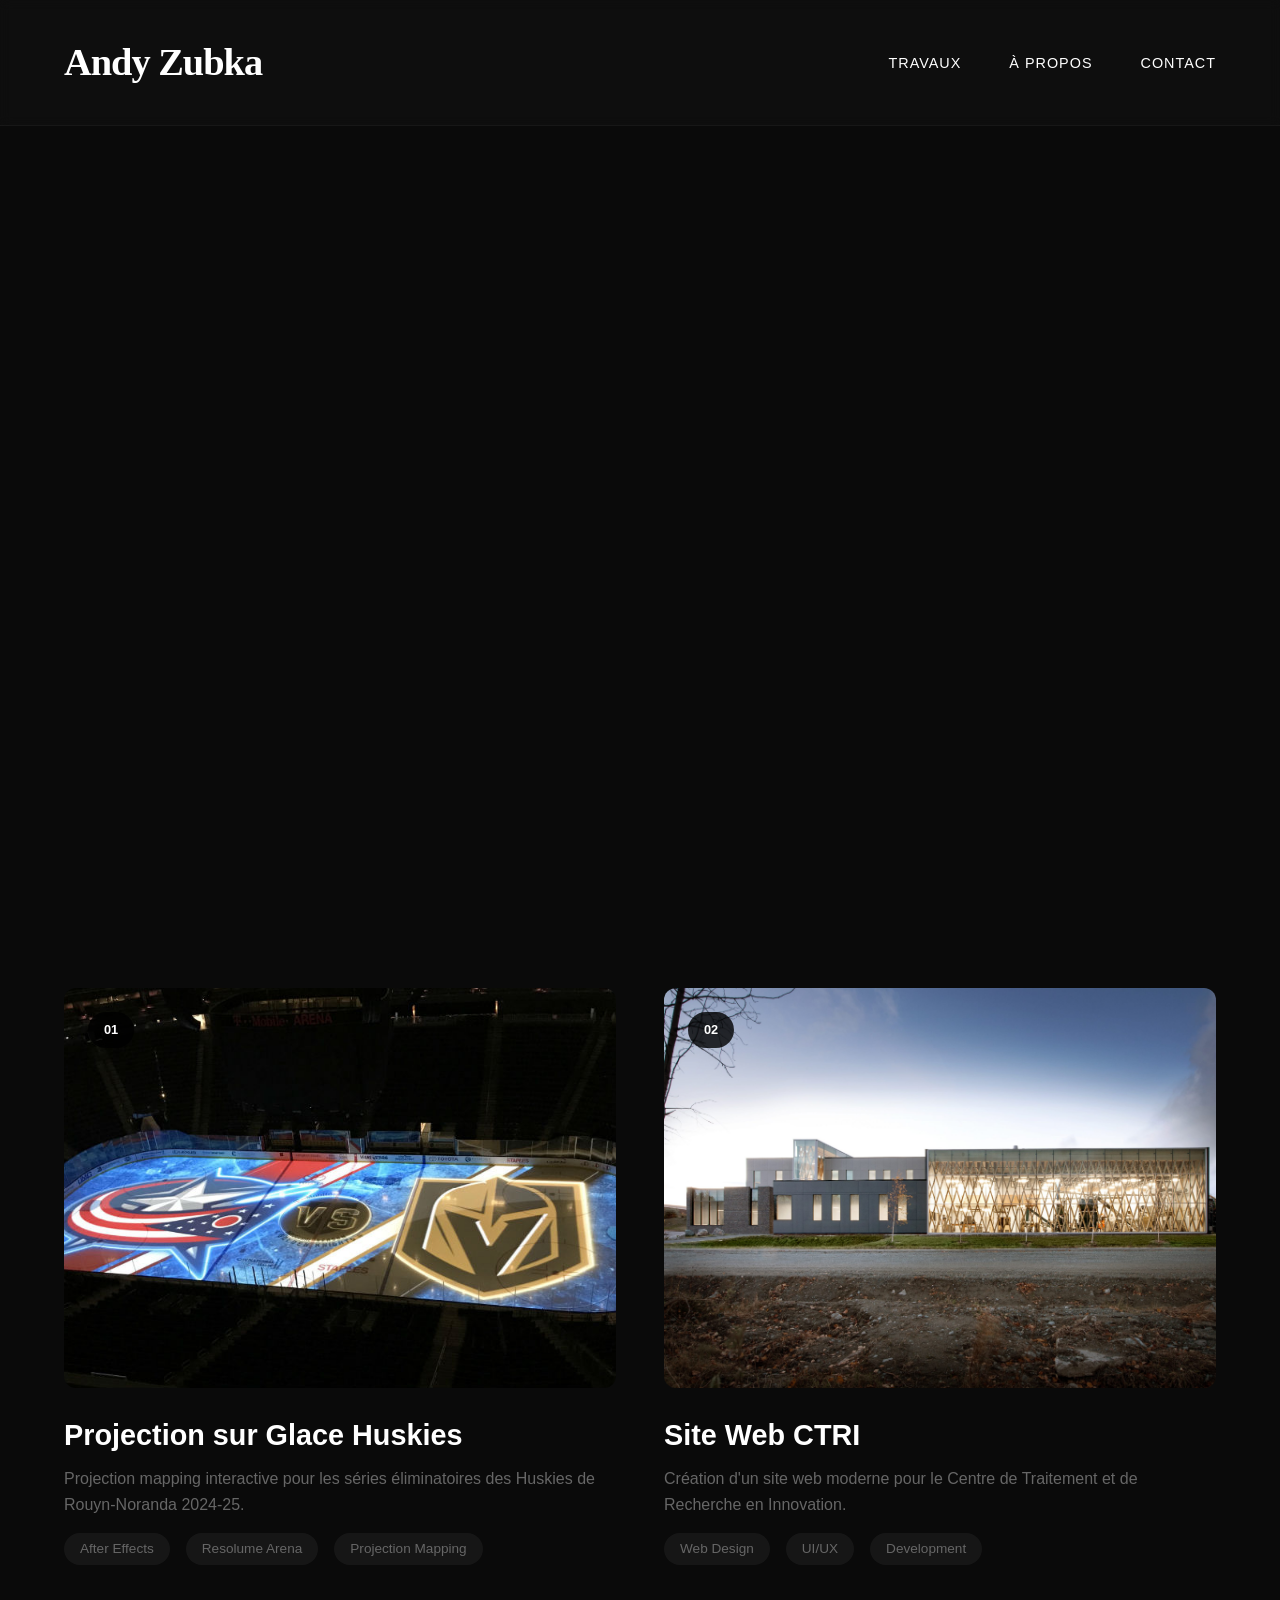
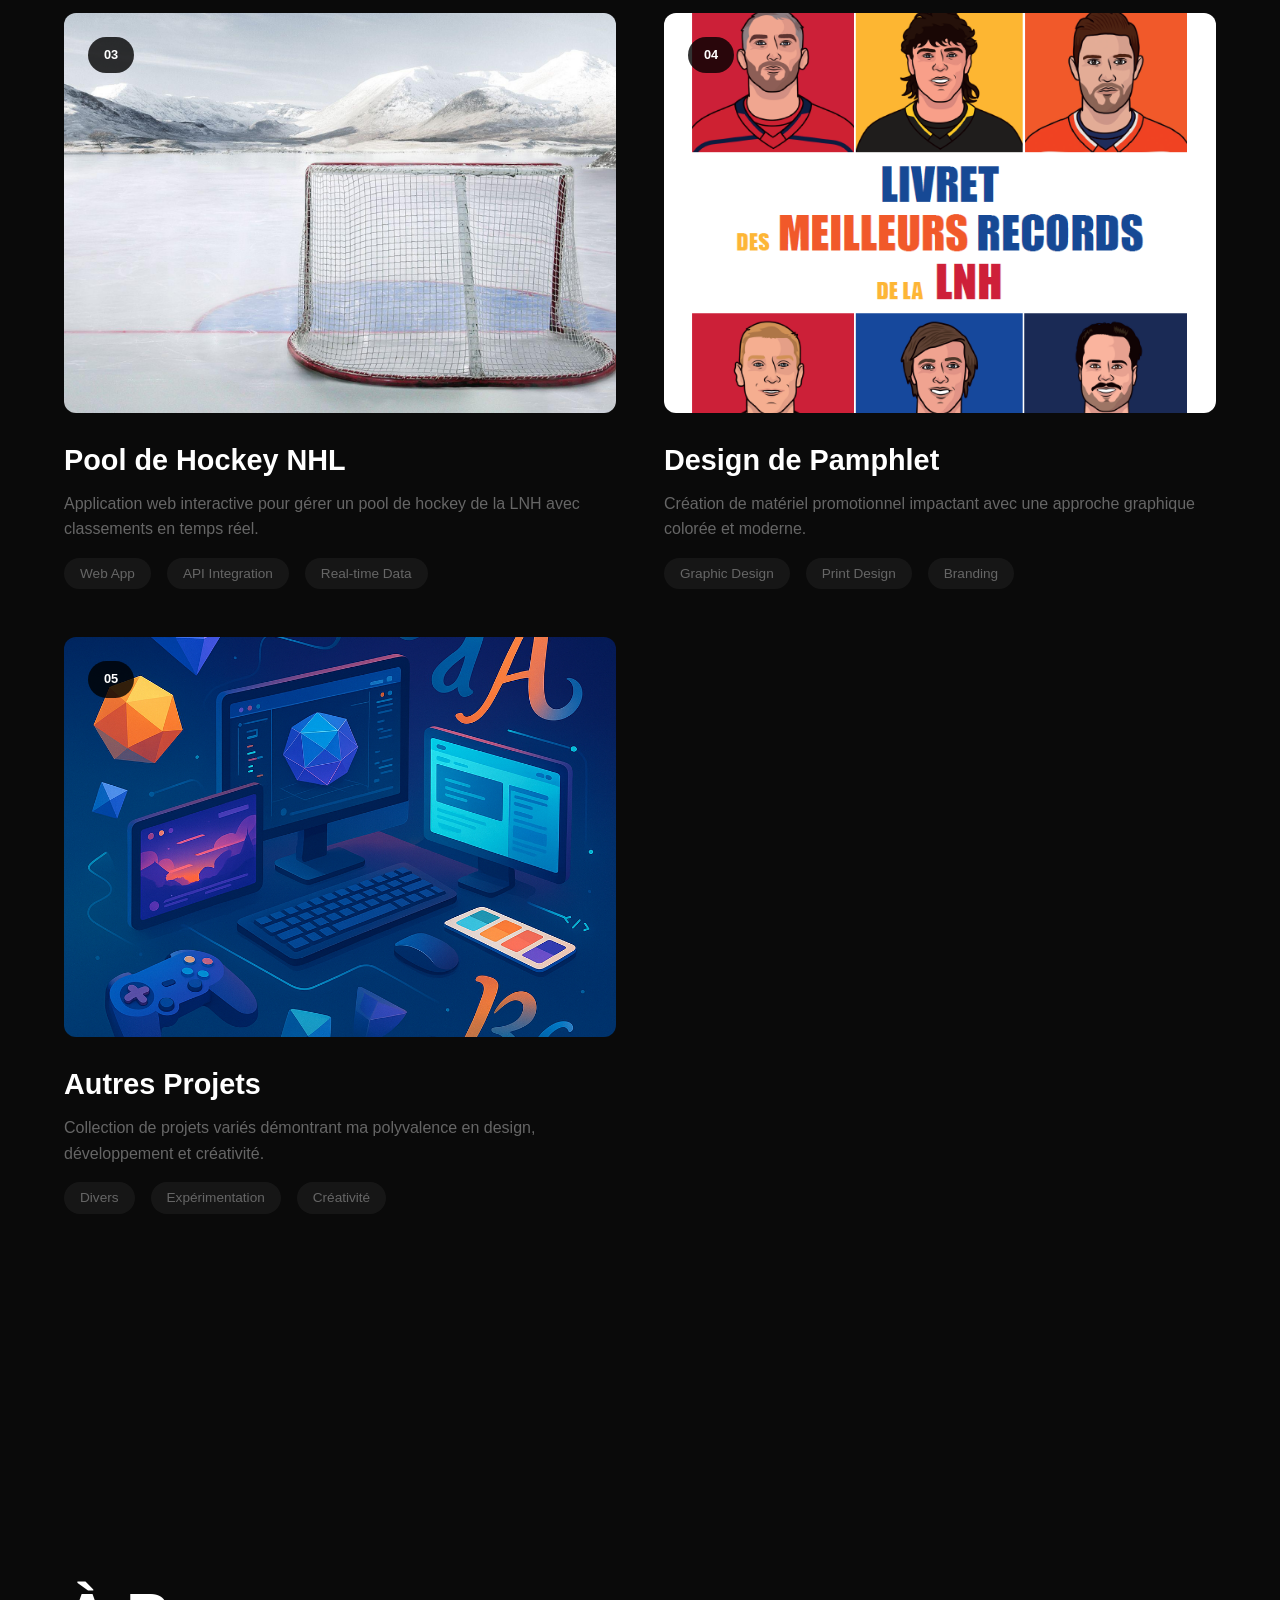
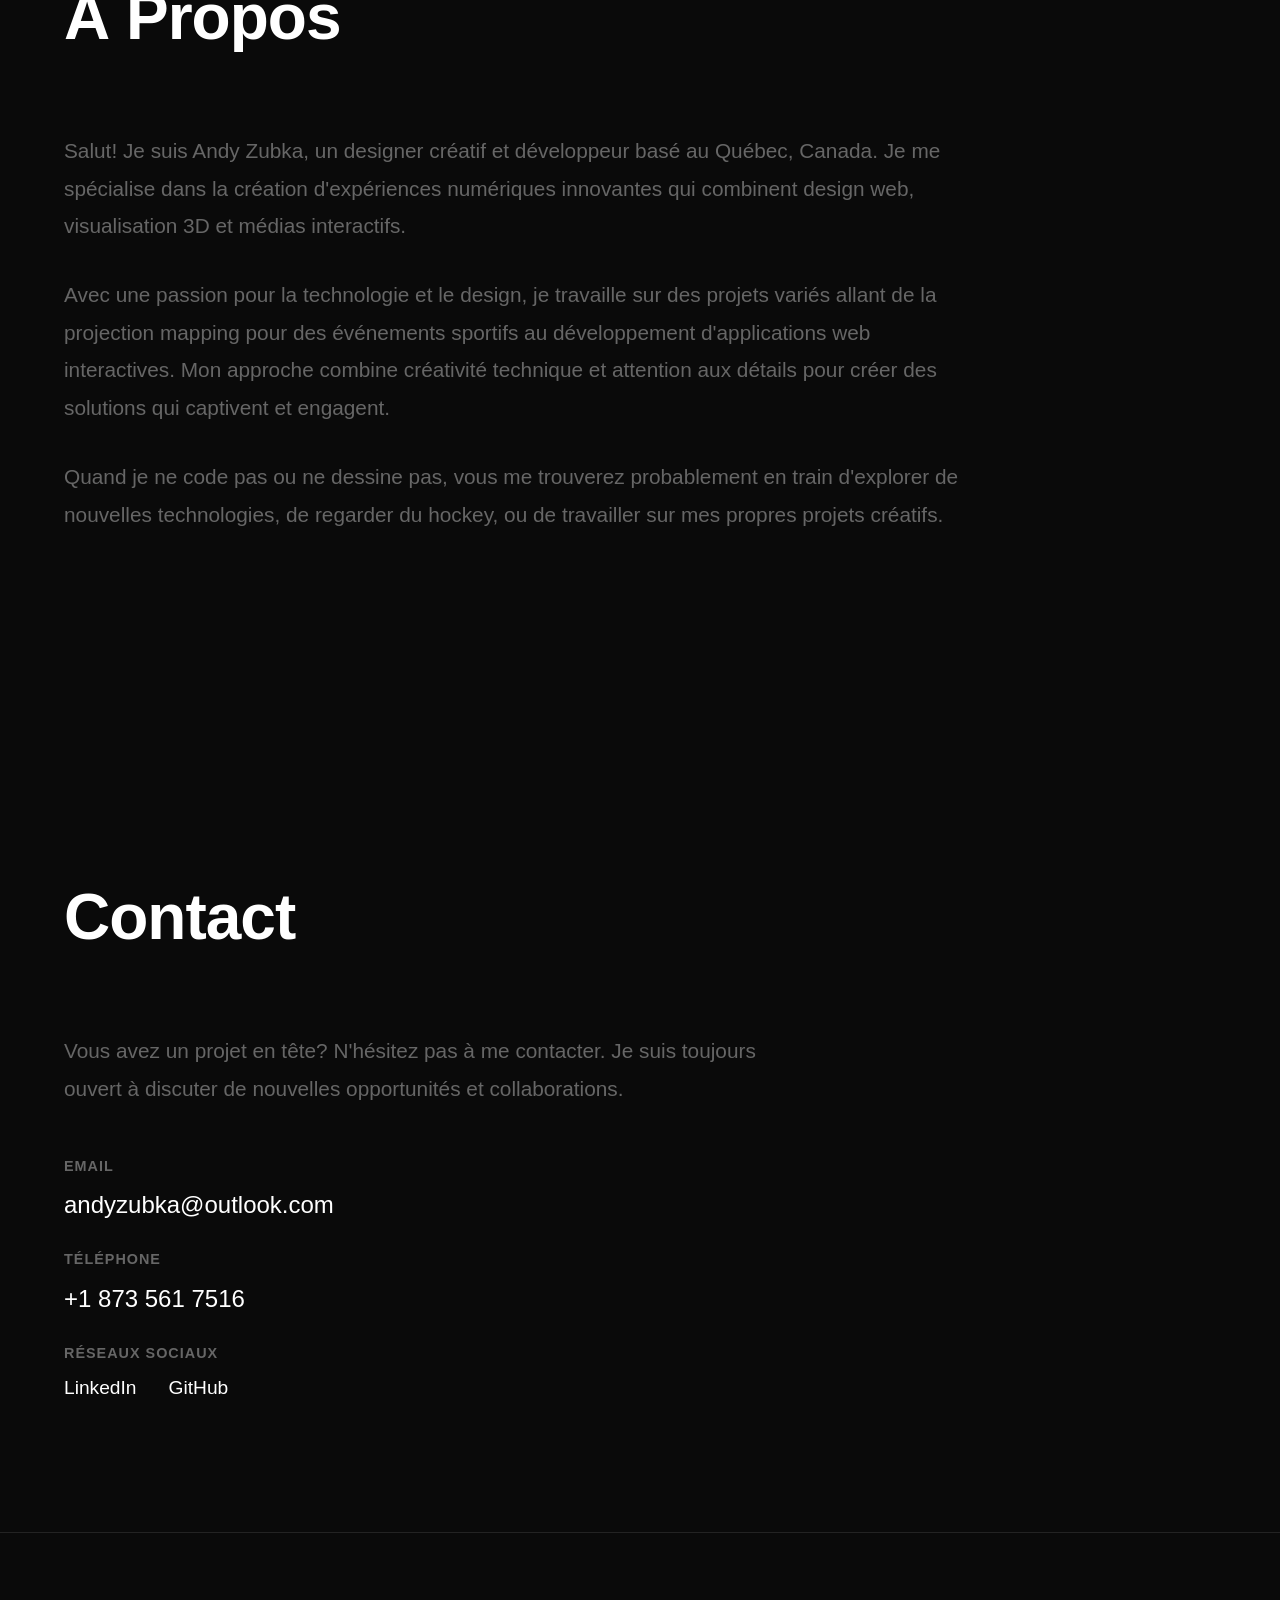
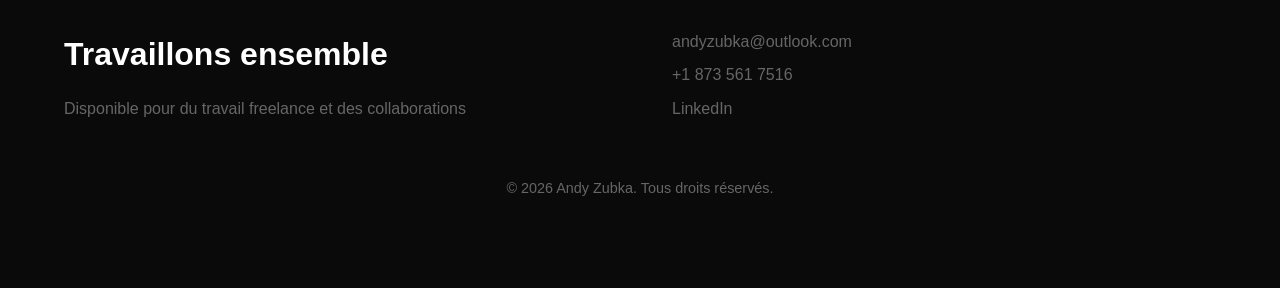
==== index.html @ 712e3654 "Merge pull request #18 from Andy124577/claude/optimize-hockey-balls-loading-Sed51 Fix Unicorn Studio" ====
<!DOCTYPE html>
<html lang="en">
<head>
  <meta charset="UTF-8">
  <meta name="viewport" content="width=device-width, initial-scale=1.0">
  <title>Andy Zubka - Portfolio</title>
  <meta name="description" content="Portfolio d'Andy Zubka - Designer créatif et développeur basé au Québec, Canada. Design web, projection mapping et médias interactifs.">
  <meta property="og:title" content="Andy Zubka - Portfolio">
  <meta property="og:description" content="Designer créatif et développeur. Création d'expériences numériques à travers le design web et les médias interactifs.">
  <meta property="og:type" content="website">
  <meta property="og:image" content="/Images/personel.png">
  <link rel="icon" href="data:image/svg+xml,<svg xmlns='http://www.w3.org/2000/svg' viewBox='0 0 100 100'><text y='.9em' font-size='90'>A</text></svg>">
  <link rel="stylesheet" href="modern_portfolio.css">

  <style>
    #nhl-balls-canvas {
      position: absolute;
      top: 0;
      left: 0;
      pointer-events: none;
      z-index: 1;
      display: none;
    }
    
    #nhl-balls-canvas.active {
      display: block;
    }
    
    body {
      position: relative;
    }
    
    /* Lightbox styles */
    .lightbox {
      display: none;
      position: fixed;
      top: 0;
      left: 0;
      width: 100%;
      height: 100%;
      background: rgba(0, 0, 0, 0.95);
      z-index: 10000;
      justify-content: center;
      align-items: center;
      cursor: pointer;
    }
    
    .lightbox.active {
      display: flex;
    }
    
    .lightbox img {
      max-width: 90%;
      max-height: 90%;
      object-fit: contain;
      border-radius: 8px;
      box-shadow: 0 0 50px rgba(255, 255, 255, 0.1);
    }
    
    .lightbox-close {
      position: absolute;
      top: 30px;
      right: 30px;
      font-size: 40px;
      color: white;
      cursor: pointer;
      background: rgba(255, 255, 255, 0.1);
      width: 50px;
      height: 50px;
      border-radius: 50%;
      display: flex;
      align-items: center;
      justify-content: center;
      transition: background 0.3s;
      z-index: 10001;
    }
    
    .lightbox-close:hover {
      background: rgba(255, 255, 255, 0.2);
    }
    
    .gallery-item img {
      cursor: pointer;
      transition: opacity 0.3s;
    }
    
    .gallery-item img:hover {
      opacity: 0.8;
    }
    
    /* Image captions */
    .gallery-item {
      position: relative;
    }
    
    .image-caption {
      position: absolute;
      bottom: 0;
      left: 0;
      right: 0;
      background: linear-gradient(to top, rgba(0, 0, 0, 0.9), transparent);
      color: white;
      padding: 2.5rem 1.5rem 1rem;
      font-size: 1rem;
      line-height: 1.5;
      pointer-events: none;
    }
    
    /* Logo styling */
    .logo-link {
      text-decoration: none;
      color: inherit;
      transition: opacity 0.3s;
    }
    
    .logo-link:hover {
      opacity: 0.7;
    }
    
    .logo {
    font-size: 2.4rem;
    font-weight: 700;
    letter-spacing: -1px;
    font-family: 'Sacramento', 'Brush Script MT', cursive;
    font-style: normal;
    cursor: pointer;
  }
  </style>
</head>
<body>
  <!-- Lightbox -->
  <div id="lightbox" class="lightbox" onclick="closeLightbox()">
    <span class="lightbox-close" onclick="closeLightbox(); event.stopPropagation();">&times;</span>
    <img id="lightbox-img" src="" alt="Full size image" onclick="event.stopPropagation()">
  </div>
  
  <canvas id="nhl-balls-canvas"></canvas>
  <!-- Navigation -->
  <nav>
    <a href="#" onclick="showHome(); return false;" class="logo-link">
      <div class="logo">Andy Zubka</div>
    </a>
    <div class="hamburger" onclick="toggleMenu()">
      <span></span>
      <span></span>
      <span></span>
    </div>
    <ul class="nav-links">
      <li><a href="#home" onclick="showHome(); closeMenu();">Travaux</a></li>
      <li><a href="#about" onclick="closeMenu();">À Propos</a></li>
      <li><a href="#contact" onclick="closeMenu();">Contact</a></li>
    </ul>
  </nav>

  <!-- Home Page -->
  <div id="home-page">
    <!-- Hero Section -->
    <section class="hero">
      <div class="hero-bg" data-us-project="tSePqSvhaM0ssJsZLEG0" data-us-dpi="0.5" data-us-scale="cover" data-us-lazyload="true"></div>
      <div class="hero-bottom-fade"></div>
      <div class="hero-content">
      </div>
    </section>

    <!-- Projects Section -->
    <section id="work" class="projects-section">
      <div class="projects-grid">
        <!-- Huskies Project -->
        <a href="#" class="project-card" onclick="showProject('huskies'); return false;">
          <div class="project-image" style="background: linear-gradient(135deg, rgba(237,28,46,0.3), rgba(237,28,46,0.1));">
            <div class="project-number">01</div>
            <img src="/Images/huskies/nhlGlace.jpg" alt="Huskies Ice Projection">
          </div>
          <div class="project-info">
            <h3>Projection sur Glace Huskies</h3>
            <p>Projection mapping interactive pour les séries éliminatoires des Huskies de Rouyn-Noranda 2024-25.</p>
            <div class="project-tags">
              <span class="tag">After Effects</span>
              <span class="tag">Resolume Arena</span>
              <span class="tag">Projection Mapping</span>
            </div>
          </div>
        </a>

        <!-- CTRI Website -->
        <a href="#" class="project-card" onclick="showProject('ctri'); return false;">
          <div class="project-image" style="background: linear-gradient(135deg, rgba(55,71,79,0.3), rgba(33,150,243,0.2));">
            <div class="project-number">02</div>
            <img src="/Images/ctri/ctribatiment.jpg" alt="CTRI Website">
          </div>
          <div class="project-info">
            <h3>Site Web CTRI</h3>
            <p>Création d'un site web moderne pour le Centre de Traitement et de Recherche en Innovation.</p>
            <div class="project-tags">
              <span class="tag">Web Design</span>
              <span class="tag">UI/UX</span>
              <span class="tag">Development</span>
            </div>
          </div>
        </a>

        <!-- NHL Pool -->
        <a href="#" class="project-card" onclick="showProject('nhlpool'); return false;">
          <div class="project-image" style="background: linear-gradient(135deg, rgba(255,255,255,0.2), rgba(200,16,46,0.3));">
            <div class="project-number">03</div>
            <img src="/Images/nhlPool/wp3186438-nhl-wallpaper-hd.jpg" alt="NHL Pool">
          </div>
          <div class="project-info">
            <h3>Pool de Hockey NHL</h3>
            <p>Application web interactive pour gérer un pool de hockey de la LNH avec classements en temps réel.</p>
            <div class="project-tags">
              <span class="tag">Web App</span>
              <span class="tag">API Integration</span>
              <span class="tag">Real-time Data</span>
            </div>
          </div>
        </a>

        <!-- Pamphlet Design -->
        <a href="#" class="project-card" onclick="showProject('pamphlet'); return false;">
          <div class="project-image" style="background: linear-gradient(135deg, rgba(255,87,34,0.3), rgba(156,39,176,0.2), rgba(33,150,243,0.2), rgba(76,175,80,0.2));">
            <div class="project-number">04</div>
            <img src="/Images/pamphlet/couverture.png" alt="Pamphlet Design">
          </div>
          <div class="project-info">
            <h3>Design de Pamphlet</h3>
            <p>Création de matériel promotionnel impactant avec une approche graphique colorée et moderne.</p>
            <div class="project-tags">
              <span class="tag">Graphic Design</span>
              <span class="tag">Print Design</span>
              <span class="tag">Branding</span>
            </div>
          </div>
        </a>

        <!-- Small Projects -->
        <a href="#" class="project-card" onclick="showProject('smallprojects'); return false;">
          <div class="project-image" style="background: linear-gradient(135deg, rgba(66,66,66,0.5), rgba(33,33,33,0.7));">
            <div class="project-number">05</div>
            <img src="/Images/personel.png" alt="Small Projects">
          </div>
          <div class="project-info">
            <h3>Autres Projets</h3>
            <p>Collection de projets variés démontrant ma polyvalence en design, développement et créativité.</p>
            <div class="project-tags">
              <span class="tag">Divers</span>
              <span class="tag">Expérimentation</span>
              <span class="tag">Créativité</span>
            </div>
          </div>
        </a>
      </div>
    </section>

    <!-- About Section -->
    <section id="about" class="projects-section">
      <h2 class="section-title">À Propos</h2>
      <div class="about-content">
        <p>Salut! Je suis Andy Zubka, un designer créatif et développeur basé au Québec, Canada. Je me spécialise dans la création d'expériences numériques innovantes qui combinent design web, visualisation 3D et médias interactifs.</p>
        <p>Avec une passion pour la technologie et le design, je travaille sur des projets variés allant de la projection mapping pour des événements sportifs au développement d'applications web interactives. Mon approche combine créativité technique et attention aux détails pour créer des solutions qui captivent et engagent.</p>
        <p>Quand je ne code pas ou ne dessine pas, vous me trouverez probablement en train d'explorer de nouvelles technologies, de regarder du hockey, ou de travailler sur mes propres projets créatifs.</p>
      </div>
    </section>

    <!-- Contact Section -->
    <section id="contact" class="projects-section contact-section">
      <h2 class="section-title">Contact</h2>
      <div class="contact-content">
        <p>Vous avez un projet en tête? N'hésitez pas à me contacter. Je suis toujours ouvert à discuter de nouvelles opportunités et collaborations.</p>
        <div class="contact-list">
          <div>
            <h4 class="contact-label">Email</h4>
            <a href="mailto:andyzubka@outlook.com" class="contact-link">andyzubka@outlook.com</a>
          </div>
          <div>
            <h4 class="contact-label">Téléphone</h4>
            <a href="tel:+18735617516" class="contact-link">+1 873 561 7516</a>
          </div>
          <div>
            <h4 class="contact-label">Réseaux Sociaux</h4>
            <div class="social-links">
              <a href="#">LinkedIn</a>
              <a href="#">GitHub</a>
            </div>
          </div>
        </div>
      </div>
    </section>

  </div>

  <!-- Project Detail: Huskies -->
  <div id="project-huskies" class="project-detail">
    <div class="back-button">
      <a href="#" onclick="showHome(); return false;">← Retour aux projets</a>
    </div>

    <div class="project-hero">
      <img src="/Images/huskies/Glace.jpg" alt="Huskies Ice Projection" loading="lazy">
    </div>

    <div class="project-content">
      <div class="project-header">
        <div>
          <h1>Projection sur Glace Huskies</h1>
        </div>
        <div class="project-meta">
          <div class="meta-item">
            <h4>Rôle</h4>
            <p>Designer d'animations et testeur sur glace</p>
          </div>
          <div class="meta-item">
            <h4>Année</h4>
            <p>2024-2025</p>
          </div>
          <div class="meta-item">
            <h4>Outils</h4>
            <p>After Effects, Resolume Arena</p>
          </div>
        </div>
      </div>

      <div class="project-description">
        <p>Après une grande saison des Huskies de Rouyn-Noranda en 2024-25, les Huskies se sont dirigés vers les séries éliminatoires très confiants et avec un but précis.</p>
        <p>Dans un cours d'interactivité à l'UQAT, nous avons eu comme projet de faire des animations en utilisant After Effects et ensuite Resolume Arena pour projeter nos animations sur la glace.</p>
        <p>Le projet a nécessité une attention particulière aux dimensions de la surface de glace, aux conditions d'éclairage et à la synchronisation avec les événements du match. Donc dans mon cas, j'ai du réaliser une animation et j'ai beaucoup tester nos animations sur la patinoire.</p>
      </div>

      <div class="project-gallery">
        <div class="gallery-item full">
          <video controls preload="none" style="width: 100%; height: auto; border-radius: 12px;">
            <source src="/videos/huskies.mp4" type="video/mp4">
            Votre navigateur ne supporte pas la lecture de vidéos.
          </video>
          <div class="image-caption">Vidéo de présentation des animations projetées durant les matchs.</div>
        </div>

        <div class="gallery-item full">
          <video controls preload="none" style="width: 100%; height: auto; border-radius: 12px;">
            <source src="/videos/huskiesTest.mp4" type="video/mp4">
            Votre navigateur ne supporte pas la lecture de vidéos.
          </video>
          <div class="image-caption">Notre vidéo que nous avons projeter sur la patinoire</div>
        </div>

        <div class="gallery-item full">
          <img src="/Images/huskies/projection1.png" alt="Ice projection overview" loading="lazy">
          <div class="image-caption">Animation de la brisure de la glace d'un autre équipe durant l'un des matchs</div>
        </div>

        <div class="gallery-item full">
          <img src="/Images/huskies/projection2.png" alt="Design process" loading="lazy">
          <div class="image-caption">Animation du logo des Huskies d'un autre équipe durant l'un des matchs</div>
        </div>

        <div class="gallery-item full">
          <img src="/Images/huskies/projection3.png" alt="Motion graphics" loading="lazy">
          <div class="image-caption">Notre Animation faite durant les tests montrant un but réaliser par les huskies en 2D</div>
        </div>

        <div class="gallery-item full">
          <img src="/Images/huskies/projection4.png" alt="Arena atmosphere" loading="lazy">
          <div class="image-caption">Notre Animation faite durant les tests montrant le logo des Huskies se faisant geler sur la glace</div>
        </div>
      </div>
    </div>

  </div>

  <!-- Project Detail: CTRI -->
  <div id="project-ctri" class="project-detail">
    <div class="back-button">
      <a href="#" onclick="showHome(); return false;">← Retour aux projets</a>
    </div>

    <div class="project-hero">
      <img src="/Images/ctri/ctribatiment.jpg" alt="CTRI Website" loading="lazy">
    </div>

    <div class="project-content">
      <div class="project-header">
        <div>
          <h1>Site Web CTRI</h1>
        </div>
        <div class="project-meta">
          <div class="meta-item">
            <h4>Rôle</h4>
            <p>Designer Web & Développeur front-end</p>
          </div>
          <div class="meta-item">
            <h4>Année</h4>
            <p>2024</p>
          </div>
          <div class="meta-item">
            <h4>Outils</h4>
            <p>React, tailwind, JavaScript, SQL</p>
          </div>
        </div>
      </div>

      <div class="project-description">
        <p>Création d'une plateforme digitale pour le Centre de Traitement et de Recherche en Innovation, permettant de faire la gestion de leur inventaire et des entretiens de pièces.</p>
        <p>J'ai donc été assigner au visuel de celle-ci et j'ai travailler sur le Front-End.</p>
      </div>

      <div class="project-gallery">
        <div class="gallery-item full">
          <img src="/Images/ctri/1MarsApp.PNG" alt="CTRI overview" loading="lazy">
          <div class="image-caption">Esquisse 1 faite de l'interface d'une maintenance d'un équipement</div>
        </div>
        <div class="gallery-item full">
          <img src="/Images/ctri/5MarsApp.PNG" alt="CTRI overview" loading="lazy">
          <div class="image-caption">Esquisse 2 faite de l'interface d'une maintenance d'un équipement</div>
        </div>
        <div class="gallery-item full">
          <img src="/Images/ctri/7MarsWeb.PNG" alt="CTRI overview" loading="lazy">
          <div class="image-caption">Interface d'une maintenance d'un équipements d'inventaire du CTRI</div>
        </div>
        <div class="gallery-item full">
          <img src="/Images/ctri/14MarsWeb.PNG" alt="CTRI overview" loading="lazy">
          <div class="image-caption">Tableau de bord de l'inventaire des équipements du CTRI</div>
        </div>
        <div class="gallery-item full">
          <img src="/Images/ctri/2MarsWeb.PNG" alt="CTRI overview" loading="lazy">
          <div class="image-caption">Tableau de bord de suivi des maintenances actives au CTRI</div>
        </div>
      </div>
    </div>

  </div>

  <!-- Project Detail: NHL Pool -->
  <div id="project-nhlpool" class="project-detail">
    <div class="back-button">
      <a href="#" onclick="showHome(); return false;">← Retour aux projets</a>
    </div>

    <div class="project-hero">
      <img src="/Images/nhlPool/wp3186438-nhl-wallpaper-hd.jpg" alt="NHL Pool" loading="lazy">
    </div>

    <div class="project-content">
      <div class="project-header">
        <div>
          <h1>Pool de Hockey NHL</h1>
        </div>
        <div class="project-meta">
          <div class="meta-item">
            <h4>Rôle</h4>
            <p>Développeur Full Stack</p>
          </div>
          <div class="meta-item">
            <h4>Année</h4>
            <p>2024</p>
          </div>
          <div class="meta-item">
            <h4>Outils</h4>
            <p>HTML, CSS, JavaScript, Python</p>
          </div>
        </div>
      </div>

      <div class="project-description">
        <p>Application web interactive pour gérer un pool de hockey de la LNH avec classements en temps réel et statistiques détaillées.</p>
        <p>Plateforme complète pour organiser et suivre un pool de hockey avec amis et collègues.</p>
        <p>Intégration d'API pour récupérer les données actualisées des matchs et joueurs NHL avec un système de points personnalisé.</p>
      </div>

      <div class="project-gallery">
        <div class="gallery-item full">
          <img src="/Images/nhlPool/stats.png" alt="NHL Pool overview" loading="lazy">
          <div class="image-caption">Statistiques détaillées en temps réel des joueurs NHL</div>
        </div>

        <div class="gallery-grid">
          <div class="gallery-item">
            <img src="/Images/nhlPool/drafthub.png" alt="NHL dashboard" loading="lazy">
            <div class="image-caption">Gestion des drafts du pool</div>
          </div>
          <div class="gallery-item">
            <img src="/Images/nhlPool/teams2.png" alt="NHL stats" loading="lazy">
            <div class="image-caption">Endroit pour créer, entrer et gérer les pools dont vous faite parti</div>
          </div>
        </div>

        <div class="gallery-item full">
          <img src="/Images/nhlPool/teamstats.png" alt="NHL stats" loading="lazy">
          <div class="image-caption">Classement et performances de chaque équipes du pool</div>
        </div>

        <div class="gallery-item full">
          <img src="/Images/nhlPool/draft.png" alt="NHL Pool overview" loading="lazy">
          <div class="image-caption">Endroit où les personnes sélectionne des joueurs, équipes et gardien de but pour leur pool</div>
        </div>
      </div>
    </div>

  </div>

  <!-- Project Detail: Pamphlet -->
  <div id="project-pamphlet" class="project-detail">
    <div class="back-button">
      <a href="#" onclick="showHome(); return false;">← Retour aux projets</a>
    </div>

    <div class="project-hero">
      <img src="/Images/pamphlet/arriere.png" alt="Pamphlet Design" loading="lazy">
    </div>

    <div class="project-content">
      <div class="project-header">
        <div>
          <h1>Design de Pamphlet</h1>
        </div>
        <div class="project-meta">
          <div class="meta-item">
            <h4>Rôle</h4>
            <p>Designer Graphique</p>
          </div>
          <div class="meta-item">
            <h4>Année</h4>
            <p>2024</p>
          </div>
          <div class="meta-item">
            <h4>Outils</h4>
            <p>Illustrator, Photoshop</p>
          </div>
        </div>
      </div>

      <div class="project-description">
        <p>Création d'un pamphlet personnel démontrant ma passion pour ce sport et de ces records incroyable qui faut connaître</p>
        <p>Palette de couleurs vibrantes et typographie audacieuse pour maximiser l'impact visuel.</p>
        <p>Illustrations et icônes personnalisées pour renforcer le message et l'identité visuelle</p>
      </div>

      <div class="project-gallery">
        <div class="gallery-grid">
          <div class="gallery-item">
            <img src="/Images/pamphlet/couverture.png" alt="Pamphlet front" loading="lazy">
            <div class="image-caption">Couverture</div>
          </div>
          <div class="gallery-item">
            <img src="/Images/pamphlet/page2.png" alt="Pamphlet front" loading="lazy">
            <div class="image-caption">Page 2</div>
          </div>
          <div class="gallery-item">
            <img src="/Images/pamphlet/page3.png" alt="Pamphlet layout" loading="lazy">
            <div class="image-caption">Page 3</div>
          </div>
          <div class="gallery-item">
            <img src="/Images/pamphlet/page4.png" alt="Pamphlet layout" loading="lazy">
            <div class="image-caption">Page 4</div>
          </div>
          <div class="gallery-item">
            <img src="/Images/pamphlet/page5.png" alt="Pamphlet front" loading="lazy">
            <div class="image-caption">Page 5</div>
          </div>
          <div class="gallery-item">
            <img src="/Images/pamphlet/page6.png" alt="Pamphlet layout" loading="lazy">
            <div class="image-caption">Page 6</div>
          </div>
          <div class="gallery-item">
            <img src="/Images/pamphlet/page7.png" alt="Pamphlet layout" loading="lazy">
            <div class="image-caption">Page 7</div>
          </div>
          <div class="gallery-item">
            <img src="/Images/pamphlet/page8.png" alt="Pamphlet front" loading="lazy">
            <div class="image-caption">Page 8</div>
          </div>
          <div class="gallery-item">
            <img src="/Images/pamphlet/page9.png" alt="Pamphlet layout" loading="lazy">
            <div class="image-caption">Page 9</div>
          </div>
          <div class="gallery-item">
            <img src="/Images/pamphlet/page10.png" alt="Pamphlet layout" loading="lazy">
            <div class="image-caption">Page 10</div>
          </div>
          <div class="gallery-item">
            <img src="/Images/pamphlet/page11.png" alt="Pamphlet layout" loading="lazy">
            <div class="image-caption">Page 11</div>
          </div>
          <div class="gallery-item">
            <img src="/Images/pamphlet/page12.png" alt="Pamphlet front" loading="lazy">
            <div class="image-caption">Page 12</div>
          </div>
          <div class="gallery-item">
            <img src="/Images/pamphlet/page13.png" alt="Pamphlet layout" loading="lazy">
            <div class="image-caption">Page 13</div>
          </div>
          <div class="gallery-item">
            <img src="/Images/pamphlet/page14.png" alt="Pamphlet layout" loading="lazy">
            <div class="image-caption">Page 14</div>
          </div>
          <div class="gallery-item">
            <img src="/Images/pamphlet/page15.png" alt="Pamphlet layout" loading="lazy">
            <div class="image-caption">Page 15</div>
          </div>
          <div class="gallery-item">
            <img src="/Images/pamphlet/page16.png" alt="Pamphlet layout" loading="lazy">
            <div class="image-caption">Page 16</div>
          </div>
          <div class="gallery-item">
            <img src="/Images/pamphlet/page17.png" alt="Pamphlet layout" loading="lazy">
            <div class="image-caption">Page 17</div>
          </div>
          <div class="gallery-item">
            <img src="/Images/pamphlet/page18.png" alt="Pamphlet layout" loading="lazy">
            <div class="image-caption">Page 18</div>
          </div>
          <div class="gallery-item">
            <img src="/Images/pamphlet/page19.png" alt="Pamphlet layout" loading="lazy">
            <div class="image-caption">Page 19</div>
          </div>
          <div class="gallery-item">
            <img src="/Images/pamphlet/arriere.png" alt="Pamphlet layout" loading="lazy">
            <div class="image-caption">Arriere</div>
          </div>
        </div>
      </div>
    </div>

  </div>

  <!-- Project Detail: Small Projects -->
  <div id="project-smallprojects" class="project-detail">
    <div class="back-button">
      <a href="#" onclick="showHome(); return false;">← Retour aux projets</a>
    </div>

    <div class="project-hero">
      <img src="/Images/personel.png" alt="Small Projects" loading="lazy">
    </div>

    <div class="project-content">
      <div class="project-header">
        <div>
          <h1>Collection de Projets Divers</h1>
        </div>
        <div class="project-meta">
          <div class="meta-item">
            <h4>Rôle</h4>
            <p>Designer & Développeur</p>
          </div>
          <div class="meta-item">
            <h4>Année</h4>
            <p>2023-2024</p>
          </div>
          <div class="meta-item">
            <h4>Outils</h4>
            <p>Divers</p>
          </div>
        </div>
      </div>

      <div class="project-description">
        <p>Une sélection de projets variés démontrant ma polyvalence en design, développement et créativité à travers différents médiums.</p>
        <p>Cette collection regroupe des expérimentations, prototypes et projets personnels réalisés au fil du temps.</p>
        <p>Chaque projet représente une opportunité d'explorer de nouvelles techniques et technologies.</p>
      </div>

      <div class="project-gallery">
        <div class="gallery-grid">
          <div class="gallery-item">
            <img src="/Images/small/ZubkaAndy_quoteDevoir.jpg" alt="Project 1" loading="lazy">
            <div class="image-caption">Devoir d'intégration d'une citation, d'images dans une composition et de jouer avec les couleurs, les formes et autres pour avoir le meilleur résultat</div>
          </div>
          <div class="gallery-item">
            <img src="/Images/small/troc.png" alt="Project 1" loading="lazy">
            <div class="image-caption">Reprendre des affiches locales qui ont mal été réalisées et de les reproduires en mieux.</div>
          </div>
          <div class="gallery-item">
            <img src="/Images/small/cameriseMajomik.png" alt="Project 1" loading="lazy">
            <div class="image-caption">Créer un nouveau logo d'une entreprise de camerises, car celui-ci qui est utilisé n'était pas le meilleur.</div>
          </div>
          <div class="gallery-item">
            <img src="/Images/small/maserati.png" alt="Project 2" loading="lazy">
            <div class="image-caption">Réalisation d'un poster fait uniquement par Illustrator ayant un lien avec des dieux grecs.</div>
          </div>
          <div class="gallery-item">
            <img src="/Images/small/afficheKatchow.png" alt="Project 1" loading="lazy">
            <div class="image-caption">Réalisation d'un poster d'un film</div>
          </div>
          <div class="gallery-item">
            <img src="/Images/small/OveAndyZ.png" alt="Project 2" loading="lazy">
            <div class="image-caption">Réalisation d'un poster en s'inspirant du courant Constructivisme</div>
          </div>
        </div>
      </div>
    </div>

  </div>

  <!-- Shared Footer -->
  <footer id="site-footer">
    <div class="footer-content">
      <div>
        <h3>Travaillons ensemble</h3>
        <p class="footer-subtitle">Disponible pour du travail freelance et des collaborations</p>
      </div>
      <div class="contact-info">
        <a href="mailto:andyzubka@outlook.com">andyzubka@outlook.com</a>
        <a href="tel:+18735617516">+1 873 561 7516</a>
        <a href="#">LinkedIn</a>
      </div>
    </div>
    <div class="footer-bottom">
      <p>&copy; 2026 Andy Zubka. Tous droits réservés.</p>
    </div>
  </footer>

  <script>
    // Mobile hamburger menu
    function toggleMenu() {
      document.querySelector('.hamburger').classList.toggle('active');
      document.querySelector('.nav-links').classList.toggle('open');
    }

    function closeMenu() {
      document.querySelector('.hamburger').classList.remove('active');
      document.querySelector('.nav-links').classList.remove('open');
    }

    // Lightbox functionality
    function openLightbox(imgSrc) {
      const lightbox = document.getElementById('lightbox');
      const lightboxImg = document.getElementById('lightbox-img');
      lightboxImg.src = imgSrc;
      lightbox.classList.add('active');
      document.body.style.overflow = 'hidden'; // Prevent scrolling
    }
    
    function closeLightbox() {
      const lightbox = document.getElementById('lightbox');
      lightbox.classList.remove('active');
      document.body.style.overflow = ''; // Re-enable scrolling
    }
    
    // Add click handlers to all gallery images
    function initLightbox() {
      document.querySelectorAll('.gallery-item img, .project-hero img').forEach(img => {
        img.addEventListener('click', function(e) {
          e.stopPropagation();
          openLightbox(this.src);
        });
      });
    }
    
    // Initialize lightbox on page load
    window.addEventListener('load', initLightbox);
    
    function showHome() {
      closeMenu();
      document.getElementById('home-page').style.display = 'block';
      document.querySelectorAll('.project-detail').forEach(el => {
        el.classList.remove('active');
      });
      canvas.classList.remove('active'); // Hide balls
      window.scrollTo(0, 0);
    }

    function showProject(projectId) {
      document.getElementById('home-page').style.display = 'none';
      document.querySelectorAll('.project-detail').forEach(el => {
        el.classList.remove('active');
      });
      document.getElementById('project-' + projectId).classList.add('active');
      
      // Re-initialize lightbox for new project images
      setTimeout(initLightbox, 100);
      
      // Show balls only on NHL Pool project
      if (projectId === 'nhlpool') {
        canvas.classList.add('active');
        setTimeout(() => startBalls(), 300);
      } else {
        canvas.classList.remove('active');
        stopBalls();
      }
      
      window.scrollTo(0, 0);
    }

    // Smooth scroll
    document.querySelectorAll('a[href^="#"]').forEach(anchor => {
      anchor.addEventListener('click', function (e) {
        if (this.getAttribute('href') !== '#') {
          e.preventDefault();
          const target = document.querySelector(this.getAttribute('href'));
          if (target) {
            target.scrollIntoView({
              behavior: 'smooth'
            });
          }
        }
      });
    });
  </script>

  <script>
    // NHL Balls Physics Animation
    const canvas = document.getElementById('nhl-balls-canvas');
    const ctx = canvas.getContext('2d');
    let ballsAnimationId = null;
    let ballsInitialized = false;

    // Set canvas to full document height
    function resizeCanvas() {
      canvas.width = window.innerWidth;
      const activeProject = document.querySelector('.project-detail.active');
      if (activeProject) {
        canvas.height = activeProject.scrollHeight;
      } else {
        canvas.height = document.body.scrollHeight;
      }
    }

    // NHL Team colors and logos (32 teams) — corrected paths to match actual filenames
    const nhlTeams = [
      { name: 'ANA', colors: ['#F47A38', '#B9975B'], logo: 'Images/nhl-logos/ANA.png' },
      { name: 'BOS', colors: ['#FFB81C', '#000000'], logo: 'Images/nhl-logos/BOS.png' },
      { name: 'BUF', colors: ['#002654', '#FCB514'], logo: 'Images/nhl-logos/BUF.png' },
      { name: 'CGY', colors: ['#C8102E', '#F1BE48'], logo: 'Images/nhl-logos/CGY.png' },
      { name: 'CAR', colors: ['#CC0000', '#000000'], logo: 'Images/nhl-logos/CAR.png' },
      { name: 'CHI', colors: ['#CF0A2C', '#000000'], logo: 'Images/nhl-logos/CHI.png' },
      { name: 'COL', colors: ['#6F263D', '#236192'], logo: 'Images/nhl-logos/COL.png' },
      { name: 'CBJ', colors: ['#002654', '#CE1126'], logo: 'Images/nhl-logos/CBJ.png' },
      { name: 'DAL', colors: ['#006847', '#8F8F8C'], logo: 'Images/nhl-logos/DAL.png' },
      { name: 'DET', colors: ['#CE1126', '#FFFFFF'], logo: 'Images/nhl-logos/DET.png' },
      { name: 'EDM', colors: ['#041E42', '#FF4C00'], logo: 'Images/nhl-logos/EDM.png' },
      { name: 'FLA', colors: ['#041E42', '#C8102E'], logo: 'Images/nhl-logos/FLA.png' },
      { name: 'LA', colors: ['#111111', '#A2AAAD'], logo: 'Images/nhl-logos/LAK.png' },
      { name: 'MIN', colors: ['#154734', '#A6192E'], logo: 'Images/nhl-logos/MIN.png' },
      { name: 'MTL', colors: ['#AF1E2D', '#192168'], logo: 'Images/nhl-logos/MTL.png' },
      { name: 'NSH', colors: ['#FFB81C', '#041E42'], logo: 'Images/nhl-logos/NSH.png' },
      { name: 'NJ', colors: ['#CE1126', '#000000'], logo: 'Images/nhl-logos/NJD.png' },
      { name: 'NYI', colors: ['#00539B', '#F47D30'], logo: 'Images/nhl-logos/NYI.png' },
      { name: 'NYR', colors: ['#0038A8', '#CE1126'], logo: 'Images/nhl-logos/NYR.png' },
      { name: 'OTT', colors: ['#C52032', '#000000'], logo: 'Images/nhl-logos/OTT.png' },
      { name: 'PHI', colors: ['#F74902', '#000000'], logo: 'Images/nhl-logos/PHI.png' },
      { name: 'PIT', colors: ['#000000', '#CFC493'], logo: 'Images/nhl-logos/PIT.png' },
      { name: 'SJ', colors: ['#006D75', '#EA7200'], logo: 'Images/nhl-logos/SJS.png' },
      { name: 'SEA', colors: ['#001628', '#99D9D9'], logo: 'Images/nhl-logos/SEA.png' },
      { name: 'STL', colors: ['#002F87', '#FCB514'], logo: 'Images/nhl-logos/STL.png' },
      { name: 'TB', colors: ['#002868', '#FFFFFF'], logo: 'Images/nhl-logos/TBL.png' },
      { name: 'TOR', colors: ['#00205B', '#FFFFFF'], logo: 'Images/nhl-logos/TOR.png' },
      { name: 'VAN', colors: ['#00205B', '#00843D'], logo: 'Images/nhl-logos/VAN.png' },
      { name: 'VGK', colors: ['#B4975A', '#333F42'], logo: 'Images/nhl-logos/VGK.png' },
      { name: 'WSH', colors: ['#041E42', '#C8102E'], logo: 'Images/nhl-logos/WSH.png' },
      { name: 'WPG', colors: ['#041E42', '#004C97'], logo: 'Images/nhl-logos/WPG.png' },
      { name: 'UTA', colors: ['#69B3E7', '#000000'], logo: 'Images/nhl-logos/UTA.png' }
    ];

    // Shared image cache — preload all logos once, reuse across balls
    const logoCache = {};

    function preloadLogos() {
      return new Promise((resolve) => {
        let loaded = 0;
        const total = nhlTeams.length;
        nhlTeams.forEach(team => {
          const img = new Image();
          img.onload = img.onerror = () => {
            loaded++;
            if (loaded === total) resolve();
          };
          img.src = team.logo;
          logoCache[team.name] = img;
        });
      });
    }

    class Ball {
      constructor(x, y, team) {
        this.x = x;
        this.y = y;
        this.radius = 25;
        this.vx = (Math.random() - 0.5) * 2;
        this.vy = 0;
        this.team = team;
        this.gravity = 0.5;
        this.bounce = 0.7;
        this.friction = 0.99;

        // Use preloaded logo from shared cache
        this.logoImg = logoCache[team.name] || null;
      }

      draw() {
        const gradient = ctx.createRadialGradient(
          this.x - this.radius / 3,
          this.y - this.radius / 3,
          0,
          this.x,
          this.y,
          this.radius
        );
        gradient.addColorStop(0, this.team.colors[0]);
        gradient.addColorStop(1, this.team.colors[1]);

        ctx.beginPath();
        ctx.arc(this.x, this.y, this.radius, 0, Math.PI * 2);
        ctx.fillStyle = gradient;
        ctx.fill();

        if (this.logoImg && this.logoImg.complete && this.logoImg.naturalWidth > 0) {
          const logoSize = this.radius * 1.5;
          ctx.save();
          ctx.beginPath();
          ctx.arc(this.x, this.y, this.radius - 2, 0, Math.PI * 2);
          ctx.clip();
          ctx.drawImage(
            this.logoImg,
            this.x - logoSize / 2,
            this.y - logoSize / 2,
            logoSize,
            logoSize
          );
          ctx.restore();
        } else {
          ctx.fillStyle = '#FFFFFF';
          ctx.font = 'bold 10px Arial';
          ctx.textAlign = 'center';
          ctx.textBaseline = 'middle';
          ctx.fillText(this.team.name, this.x, this.y);
        }

        ctx.strokeStyle = 'rgba(255, 255, 255, 0.3)';
        ctx.lineWidth = 2;
        ctx.stroke();
      }

      update(balls) {
        this.vy += this.gravity;
        this.x += this.vx;
        this.y += this.vy;
        this.vx *= this.friction;

        const maxY = canvas.height;

        if (this.y + this.radius > maxY) {
          this.y = maxY - this.radius;
          this.vy *= -this.bounce;
          this.vx *= 0.95;
        }

        if (this.y - this.radius < 0) {
          this.y = this.radius;
          this.vy *= -this.bounce;
        }

        if (this.x + this.radius > canvas.width) {
          this.x = canvas.width - this.radius;
          this.vx *= -this.bounce;
        }
        if (this.x - this.radius < 0) {
          this.x = this.radius;
          this.vx *= -this.bounce;
        }

        // Ball-to-ball collision
        for (let i = balls.indexOf(this) + 1; i < balls.length; i++) {
          const ball = balls[i];
          const dx = ball.x - this.x;
          const dy = ball.y - this.y;
          const distance = Math.sqrt(dx * dx + dy * dy);
          const minDist = this.radius + ball.radius;

          if (distance < minDist) {
            const angle = Math.atan2(dy, dx);
            const targetX = this.x + Math.cos(angle) * minDist;
            const targetY = this.y + Math.sin(angle) * minDist;
            const ax = (targetX - ball.x) * 0.05;
            const ay = (targetY - ball.y) * 0.05;

            this.vx -= ax;
            this.vy -= ay;
            ball.vx += ax;
            ball.vy += ay;
          }
        }
      }

      checkMouseCollision(mouseX, mouseY) {
        if (mouseX === null || mouseY === null) return;
        const dx = mouseX - this.x;
        const dy = mouseY - this.y;
        const distance = Math.sqrt(dx * dx + dy * dy);
        const mouseRadius = 40;

        if (distance < this.radius + mouseRadius) {
          const angle = Math.atan2(dy, dx);
          const force = (this.radius + mouseRadius - distance) * 0.8;
          this.vx -= Math.cos(angle) * force;
          this.vy -= Math.sin(angle) * force;
        }
      }
    }

    // Balls are created lazily when the NHL Pool project is opened
    let balls = [];

    // Mouse position
    let mouseX = null;
    let mouseY = null;
    let scrollOffset = 0;

    document.addEventListener('mousemove', (e) => {
      if (canvas.classList.contains('active')) {
        mouseX = e.clientX;
        mouseY = e.clientY + window.scrollY;
      }
    });

    document.addEventListener('mouseleave', () => {
      mouseX = null;
      mouseY = null;
    });

    window.addEventListener('scroll', () => {
      if (!canvas.classList.contains('active')) return;
      const newScroll = window.scrollY;
      const scrollDelta = newScroll - scrollOffset;
      scrollOffset = newScroll;

      balls.forEach(ball => {
        if (scrollDelta > 0) {
          ball.vy += scrollDelta * 0.1;
        } else {
          ball.vy += scrollDelta * 0.05;
          ball.vx += (Math.random() - 0.5) * Math.abs(scrollDelta) * 0.08;
        }
      });
    });

    window.addEventListener('resize', () => {
      if (canvas.classList.contains('active')) {
        resizeCanvas();
      }
    });

    // Animation loop — only runs while canvas is active
    function animate() {
      if (!canvas.classList.contains('active')) {
        ballsAnimationId = null;
        return;
      }

      resizeCanvas();
      ctx.clearRect(0, 0, canvas.width, canvas.height);

      balls.forEach(ball => {
        ball.update(balls);
        ball.checkMouseCollision(mouseX, mouseY);
        ball.draw();
      });

      ballsAnimationId = requestAnimationFrame(animate);
    }

    // Initialize balls and start animation when NHL Pool project is opened
    function startBalls() {
      // Wait for the browser to finish layout before measuring height
      requestAnimationFrame(() => {
        requestAnimationFrame(() => {
          resizeCanvas();
          if (!ballsInitialized) {
            // First time: preload logos, then create balls
            preloadLogos().then(() => {
              resizeCanvas();
              balls = [];
              nhlTeams.forEach((team, i) => {
                const x = Math.random() * (canvas.width - 100) + 50;
                const y = -50 - (i * 30);
                balls.push(new Ball(x, y, team));
              });
              ballsInitialized = true;
              if (!ballsAnimationId) animate();
            });
          } else {
            // Already initialized: just reset positions
            balls.forEach((ball, i) => {
              ball.x = Math.random() * (canvas.width - 100) + 50;
              ball.y = -50 - (i * 30);
              ball.vx = (Math.random() - 0.5) * 2;
              ball.vy = 0;
            });
            if (!ballsAnimationId) animate();
          }
        });
      });
    }

    function stopBalls() {
      if (ballsAnimationId) {
        cancelAnimationFrame(ballsAnimationId);
        ballsAnimationId = null;
      }
    }
  </script>
  <script type="text/javascript">!function(){var u=window.UnicornStudio;if(u&&u.init){if(document.readyState==="loading"){document.addEventListener("DOMContentLoaded",function(){u.init()})}else{u.init()}}else{window.UnicornStudio={isInitialized:!1};var i=document.createElement("script");i.src="https://cdn.jsdelivr.net/gh/hiunicornstudio/unicornstudio.js@v2.0.5/dist/unicornStudio.umd.js",i.onload=function(){if(document.readyState==="loading"){document.addEventListener("DOMContentLoaded",function(){UnicornStudio.init()})}else{UnicornStudio.init()}},(document.head||document.body).appendChild(i)}}();</script>
</body>
</html>
---- modern_portfolio.css ----
* {
      margin: 0;
      padding: 0;
      box-sizing: border-box;
    }

    :root {
      --bg-color: #0a0a0a;
      --text-color: #ffffff;
      --accent-color: #ed1c2e;
      --gray: #666;
    }

    body {
      font-family: -apple-system, BlinkMacSystemFont, 'Segoe UI', sans-serif;
      background: var(--bg-color);
      color: var(--text-color);
      overflow-x: hidden;
      line-height: 1.6;
    }

    /* Navigation */
    nav {
      position: fixed;
      top: 0;
      width: 100%;
      padding: 2rem 4rem;
      display: flex;
      justify-content: space-between;
      align-items: center;
      z-index: 1000;
      background: rgba(255, 255, 255, 0.02);
      backdrop-filter: blur(6px);
      -webkit-backdrop-filter: blur(6px);
      border-bottom: 1px solid rgba(255, 255, 255, 0.04);
      transition: background 0.3s, backdrop-filter 0.3s, border-color 0.3s;
    }

    nav.scrolled {
      background: rgba(10, 10, 10, 0.4);
      backdrop-filter: blur(14px);
      -webkit-backdrop-filter: blur(14px);
      border-bottom: 1px solid rgba(255, 255, 255, 0.04);
    }

    .logo {
      font-size: 1.2rem;
      font-weight: 600;
      letter-spacing: -0.5px;
    }

    .nav-links {
      display: flex;
      gap: 3rem;
      list-style: none;
    }

    .nav-links a {
      color: var(--text-color);
      text-decoration: none;
      font-size: 0.9rem;
      transition: color 0.3s;
      text-transform: uppercase;
      letter-spacing: 1px;
    }

    .nav-links a:hover {
      color: var(--accent-color);
    }

    /* Hero Section */
    .hero {
      position: relative;
      height: 100vh;
      display: flex;
      flex-direction: column;
      justify-content: center;
      padding: 0 4rem;
      margin-top: -40px;
      overflow: hidden;
    }

    .hero-bg {
      position: absolute;
      top: 0;
      left: 0;
      width: 100%;
      height: 120%;
      z-index: 0;
    }

    .hero-bottom-fade {
      position: absolute;
      bottom: 0;
      left: 0;
      width: 100%;
      height: 20%;
      background: linear-gradient(to bottom, transparent, var(--bg-color));
      z-index: 1;
      pointer-events: none;
    }

    .hero-content {
      position: relative;
      z-index: 2;
    }

    .hero h1 {
      font-size: clamp(3rem, 8vw, 7rem);
      font-weight: 700;
      line-height: 1.1;
      margin-bottom: 1rem;
      letter-spacing: -2px;
    }

    .hero p {
      font-size: clamp(1rem, 2vw, 1.5rem);
      color: var(--gray);
      max-width: 600px;
      margin-bottom: 3rem;
    }

    .cta-button {
      display: inline-block;
      padding: 1rem 2.5rem;
      background: var(--accent-color);
      color: white;
      text-decoration: none;
      border-radius: 50px;
      font-weight: 500;
      transition: transform 0.3s, box-shadow 0.3s;
    }

    .cta-button:hover {
      transform: translateY(-2px);
      box-shadow: 0 10px 30px rgba(237, 28, 46, 0.3);
    }

    /* Projects Grid */
    .projects-section {
      padding: 8rem 4rem;
      min-height: 100vh;
    }

    .section-title {
      font-size: clamp(2rem, 5vw, 4rem);
      margin-bottom: 4rem;
      font-weight: 700;
      letter-spacing: -1px;
    }

    .projects-grid {
      display: grid;
      grid-template-columns: repeat(auto-fit, minmax(450px, 1fr));
      gap: 3rem;
      margin-bottom: 6rem;
    }

    .project-card {
      cursor: pointer;
      transition: transform 0.4s;
      text-decoration: none;
      color: inherit;
      display: block;
    }

    .project-card:hover {
      transform: translateY(-10px);
    }

    .project-image {
      width: 100%;
      height: 400px;
      background: #1a1a1a;
      border-radius: 12px;
      overflow: hidden;
      position: relative;
      margin-bottom: 1.5rem;
    }

    .project-image img {
      width: 100%;
      height: 100%;
      object-fit: cover;
      transition: transform 0.4s;
    }

    .project-card:hover .project-image img {
      transform: scale(1.05);
    }

    .project-number {
      position: absolute;
      top: 1.5rem;
      left: 1.5rem;
      background: rgba(0, 0, 0, 0.8);
      padding: 0.5rem 1rem;
      border-radius: 50px;
      font-size: 0.8rem;
      font-weight: 600;
    }

    .project-info h3 {
      font-size: 1.8rem;
      margin-bottom: 0.5rem;
      font-weight: 600;
    }

    .project-info p {
      color: var(--gray);
      font-size: 1rem;
      line-height: 1.6;
    }

    .project-tags {
      display: flex;
      gap: 1rem;
      margin-top: 1rem;
      flex-wrap: wrap;
    }

    .tag {
      padding: 0.3rem 1rem;
      background: rgba(255, 255, 255, 0.05);
      border-radius: 50px;
      font-size: 0.85rem;
      color: var(--gray);
    }

    /* Project Detail Page */
    .project-detail {
      display: none;
      padding-top: 120px;
      min-height: 100vh;
    }

    .project-detail.active {
      display: block;
    }

    .back-button {
      padding: 0 4rem;
      margin-bottom: 3rem;
    }

    .back-button a {
      color: var(--text-color);
      text-decoration: none;
      display: inline-flex;
      align-items: center;
      gap: 0.5rem;
      font-size: 0.9rem;
      transition: gap 0.3s;
    }

    .back-button a:hover {
      gap: 1rem;
    }

    .project-hero {
      width: 100%;
      height: 70vh;
      background: #1a1a1a;
      margin-bottom: 4rem;
      overflow: hidden;
    }

    .project-hero img {
      width: 100%;
      height: 100%;
      object-fit: cover;
    }

    .project-content {
      padding: 0 4rem;
      max-width: 1400px;
      margin: 0 auto;
    }

    .project-header {
      display: grid;
      grid-template-columns: 1fr 1fr;
      gap: 4rem;
      margin-bottom: 6rem;
    }

    .project-header h1 {
      font-size: clamp(2.5rem, 5vw, 4rem);
      line-height: 1.2;
      font-weight: 700;
      letter-spacing: -1px;
    }

    .project-meta {
      display: flex;
      flex-direction: column;
      gap: 2rem;
    }

    .meta-item h4 {
      font-size: 0.85rem;
      color: var(--gray);
      text-transform: uppercase;
      letter-spacing: 1px;
      margin-bottom: 0.5rem;
    }

    .meta-item p {
      font-size: 1.1rem;
    }

    .project-description {
      max-width: 800px;
      margin-bottom: 6rem;
    }

    .project-description p {
      font-size: 1.2rem;
      line-height: 1.8;
      color: var(--gray);
      margin-bottom: 1.5rem;
    }

    .project-gallery {
      display: grid;
      gap: 3rem;
      margin-bottom: 6rem;
    }

    .gallery-item {
      width: 100%;
      border-radius: 12px;
      overflow: hidden;
      background: #1a1a1a;
    }

    .gallery-item img {
      width: 100%;
      height: auto;
      display: block;
    }

    .gallery-item.full {
      max-height: 600px;
    }

    .gallery-item.full img {
      height: 100%;
      object-fit: cover;
    }

    .gallery-grid {
      display: grid;
      grid-template-columns: 1fr 1fr;
      gap: 3rem;
    }

    /* Portrait aspect ratio for grid images */
    .gallery-grid .gallery-item {
      aspect-ratio: 2 / 3;
    }

    .gallery-grid .gallery-item img {
      width: 100%;
      height: 100%;
      object-fit: cover;
    }

    /* Hamburger Menu */
    .hamburger {
      display: none;
      flex-direction: column;
      gap: 5px;
      cursor: pointer;
      z-index: 1001;
      padding: 4px;
    }

    .hamburger span {
      width: 25px;
      height: 2px;
      background: var(--text-color);
      transition: transform 0.3s, opacity 0.3s;
    }

    .hamburger.active span:nth-child(1) {
      transform: rotate(45deg) translate(5px, 5px);
    }

    .hamburger.active span:nth-child(2) {
      opacity: 0;
    }

    .hamburger.active span:nth-child(3) {
      transform: rotate(-45deg) translate(5px, -5px);
    }

    /* Page Transitions */
    #home-page {
      animation: fadeIn 0.3s ease;
    }

    .project-detail.active {
      display: block;
      animation: fadeIn 0.3s ease;
    }

    @keyframes fadeIn {
      from { opacity: 0; transform: translateY(10px); }
      to { opacity: 1; transform: translateY(0); }
    }

    /* About Section */
    .about-content {
      max-width: 900px;
    }

    .about-content p {
      font-size: 1.3rem;
      line-height: 1.8;
      color: var(--gray);
      margin-bottom: 2rem;
    }

    .about-content p:last-child {
      margin-bottom: 0;
    }

    /* Contact Section */
    .contact-section {
      min-height: 60vh;
    }

    .contact-content {
      max-width: 700px;
    }

    .contact-content > p {
      font-size: 1.3rem;
      line-height: 1.8;
      color: var(--gray);
      margin-bottom: 3rem;
    }

    .contact-list {
      display: flex;
      flex-direction: column;
      gap: 1.5rem;
    }

    .contact-label {
      color: var(--gray);
      font-size: 0.9rem;
      text-transform: uppercase;
      letter-spacing: 1px;
      margin-bottom: 0.5rem;
    }

    .contact-link {
      color: var(--text-color);
      text-decoration: none;
      font-size: 1.5rem;
      transition: color 0.3s;
    }

    .contact-link:hover {
      color: var(--accent-color);
    }

    .social-links {
      display: flex;
      gap: 2rem;
    }

    .social-links a {
      color: var(--text-color);
      text-decoration: none;
      font-size: 1.2rem;
      transition: color 0.3s;
    }

    .social-links a:hover {
      color: var(--accent-color);
    }

    /* Footer */
    .footer-subtitle {
      color: var(--gray);
    }

    footer {
      padding: 6rem 4rem 3rem;
      border-top: 1px solid rgba(255, 255, 255, 0.1);
    }

    .footer-content {
      display: grid;
      grid-template-columns: 1fr 1fr;
      gap: 4rem;
      margin-bottom: 3rem;
    }

    .footer-content h3 {
      font-size: 2rem;
      margin-bottom: 1rem;
    }

    .contact-info a {
      display: block;
      color: var(--gray);
      text-decoration: none;
      margin-bottom: 0.5rem;
      transition: color 0.3s;
    }

    .contact-info a:hover {
      color: var(--text-color);
    }

    .footer-bottom {
      color: var(--gray);
      font-size: 0.9rem;
      text-align: center;
    }

    @media (max-width: 768px) {
      nav {
        padding: 1.5rem 2rem;
      }

      .hamburger {
        display: flex;
      }

      .nav-links {
        position: fixed;
        top: 0;
        right: -100%;
        width: 70%;
        height: 100vh;
        flex-direction: column;
        background: rgba(10, 10, 10, 0.98);
        backdrop-filter: blur(20px);
        padding: 6rem 2rem 2rem;
        gap: 2rem;
        transition: right 0.3s ease;
      }

      .nav-links.open {
        right: 0;
      }

      .nav-links a {
        font-size: 1.2rem;
      }

      .hero {
        padding: 0 2rem;
      }

      .projects-section {
        padding: 4rem 2rem;
      }

      .projects-grid {
        grid-template-columns: 1fr;
        gap: 3rem;
      }

      .project-content {
        padding: 0 2rem;
      }

      .project-header {
        grid-template-columns: 1fr;
        gap: 2rem;
      }

      .gallery-grid {
        grid-template-columns: 1fr;
      }

      .gallery-grid .gallery-item {
        aspect-ratio: auto;
        height: auto;
        max-height: 500px;
      }

      .back-button {
        padding: 0 2rem;
      }

      footer {
        padding: 4rem 2rem 2rem;
      }

      .footer-content {
        grid-template-columns: 1fr;
      }

      .contact-link {
        font-size: 1.2rem;
      }
    }

    /* Logo styling */
.logo-link {
  text-decoration: none;
  color: inherit;
  transition: opacity 0.3s;
}

.logo-link:hover {
  opacity: 0.7;
}

.logo {
  font-size: 2.4rem;
  font-weight: 700;
  letter-spacing: -1px;
  font-family: 'Brush Script MT', 'Lucida Handwriting', cursive;
  font-style: italic;
  cursor: pointer;
}

/* Image captions */
.gallery-item {
  position: relative;
}

.image-caption {
  position: absolute;
  bottom: 0;
  left: 0;
  right: 0;
  background: linear-gradient(to top, rgba(0, 0, 0, 0.9), transparent);
  color: white;
  padding: 2.5rem 1.5rem 1rem;
  font-size: 1rem;
  line-height: 1.5;
  pointer-events: none;
}
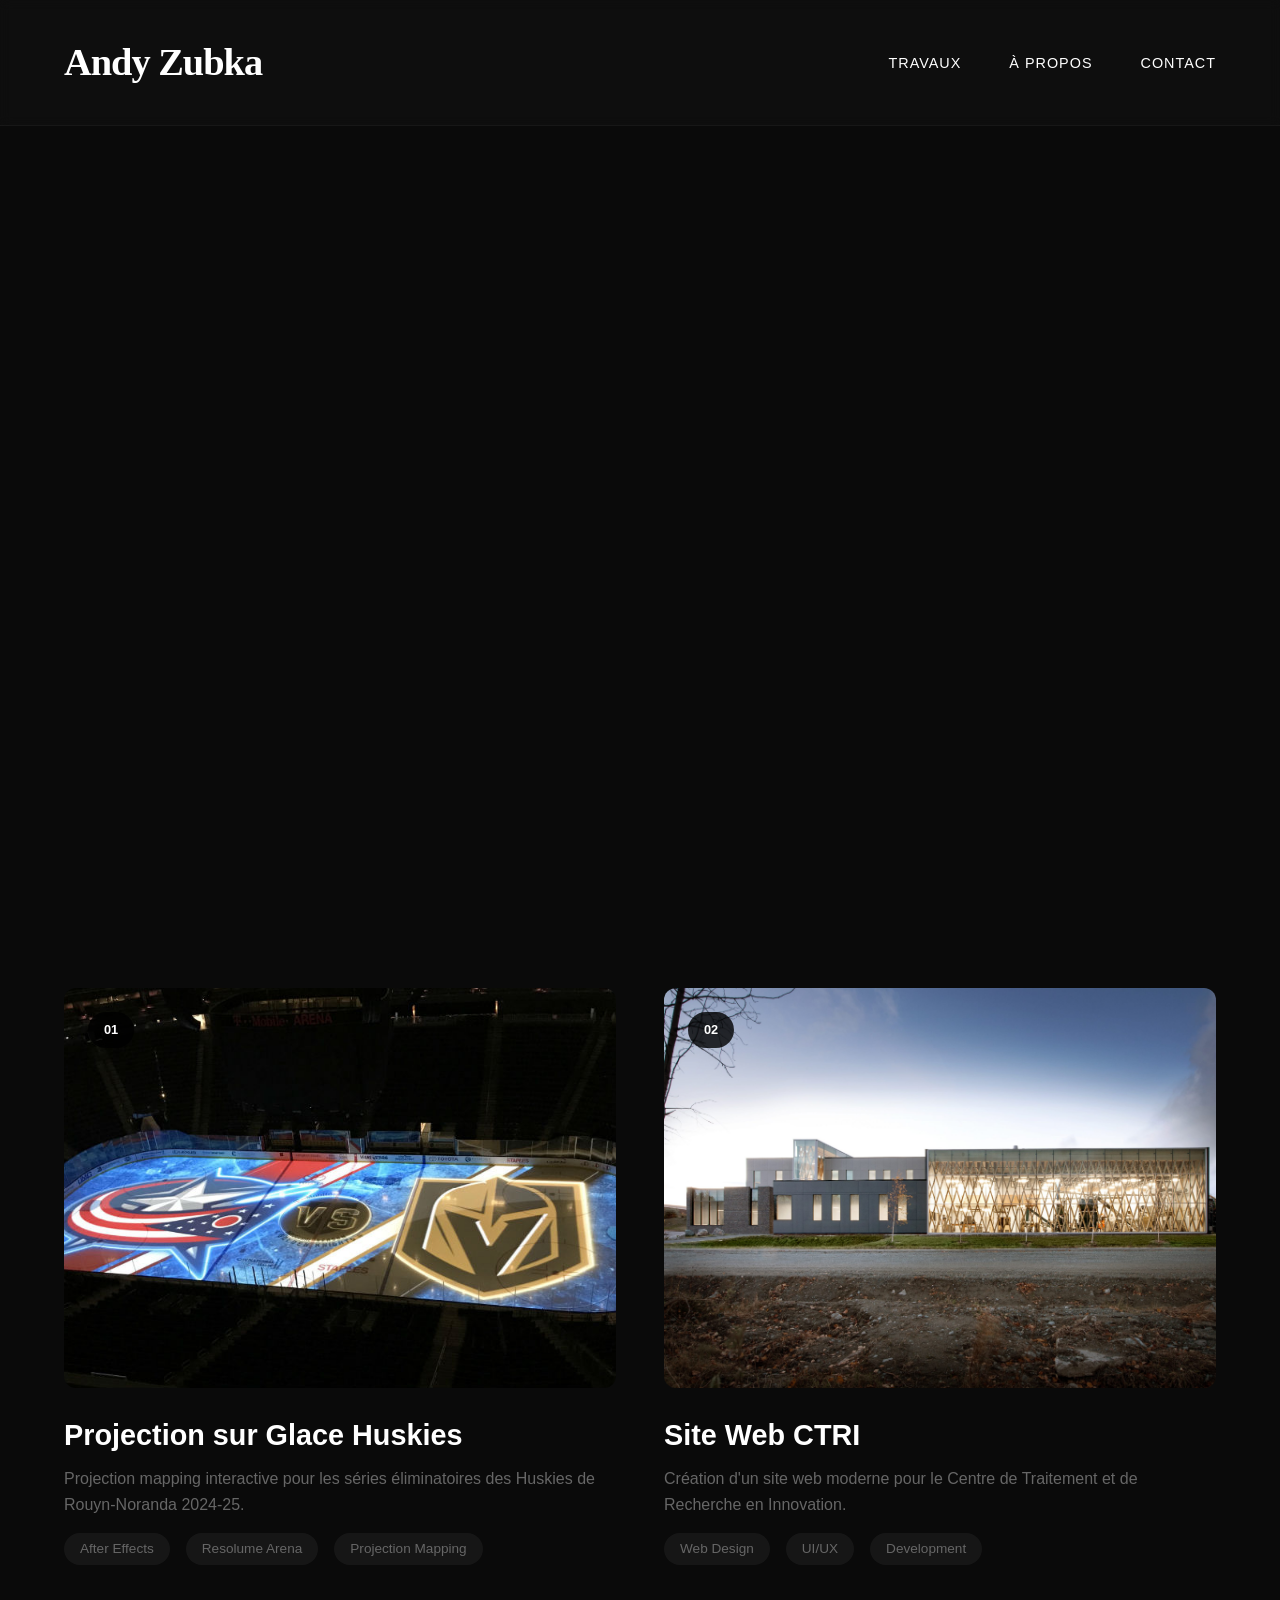
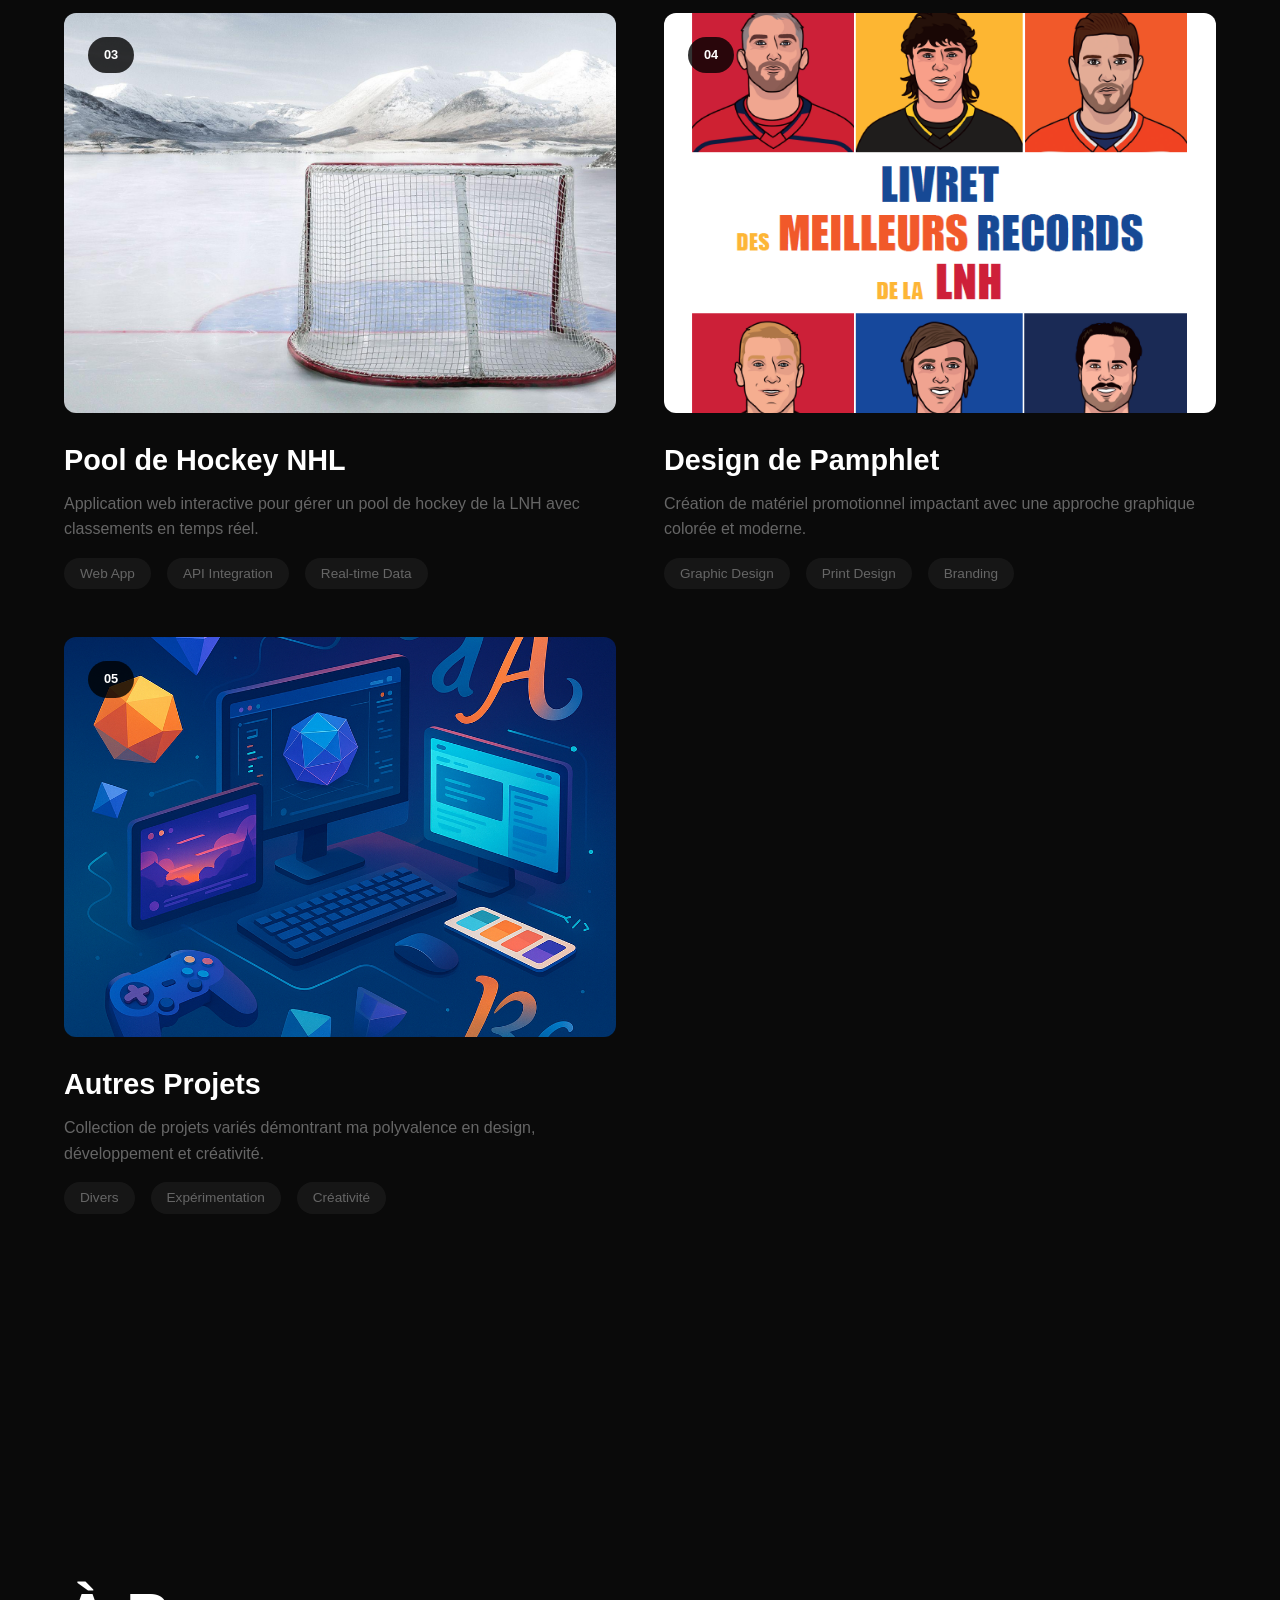
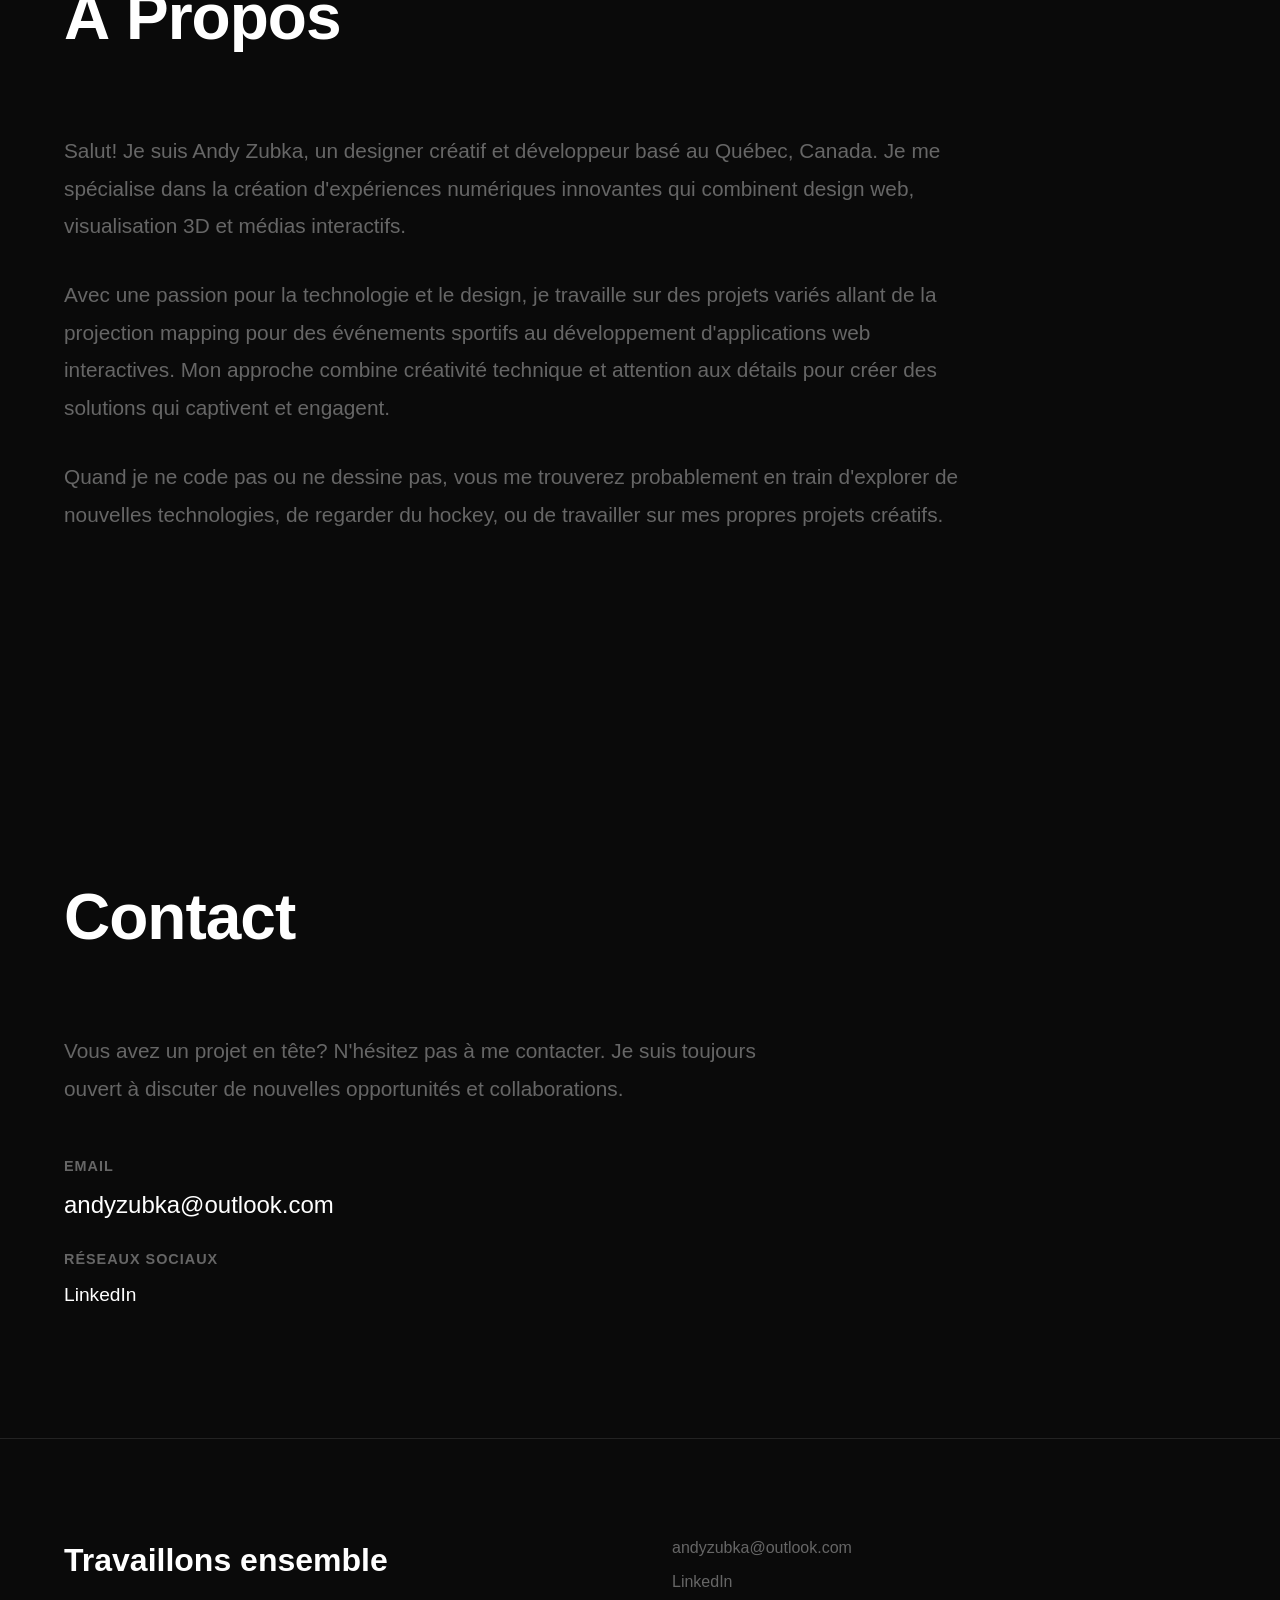
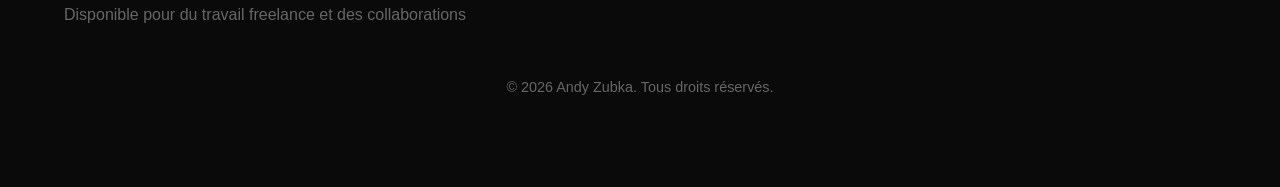
==== commit b30061f4: "better ui" ====
--- a/index.html
+++ b/index.html
@@ -156,7 +156,7 @@
   <div id="home-page">
     <!-- Hero Section -->
     <section class="hero">
-      <div class="hero-bg" data-us-project="tSePqSvhaM0ssJsZLEG0" data-us-dpi="0.5" data-us-scale="cover" data-us-lazyload="true"></div>
+      <div class="hero-bg" data-us-project="tSePqSvhaM0ssJsZLEG0" data-us-scale="cover" data-us-lazyload="true"></div>
       <div class="hero-bottom-fade"></div>
       <div class="hero-content">
       </div>
@@ -273,14 +273,9 @@
             <a href="mailto:andyzubka@outlook.com" class="contact-link">andyzubka@outlook.com</a>
           </div>
           <div>
-            <h4 class="contact-label">Téléphone</h4>
-            <a href="tel:+18735617516" class="contact-link">+1 873 561 7516</a>
-          </div>
-          <div>
             <h4 class="contact-label">Réseaux Sociaux</h4>
             <div class="social-links">
-              <a href="#">LinkedIn</a>
-              <a href="#">GitHub</a>
+              <a href="https://www.linkedin.com/in/andy-zubka-06466b293/">LinkedIn</a>
             </div>
           </div>
         </div>
@@ -700,8 +695,7 @@
       </div>
       <div class="contact-info">
         <a href="mailto:andyzubka@outlook.com">andyzubka@outlook.com</a>
-        <a href="tel:+18735617516">+1 873 561 7516</a>
-        <a href="#">LinkedIn</a>
+        <a href="https://www.linkedin.com/in/andy-zubka-06466b293/">LinkedIn</a>
       </div>
     </div>
     <div class="footer-bottom">
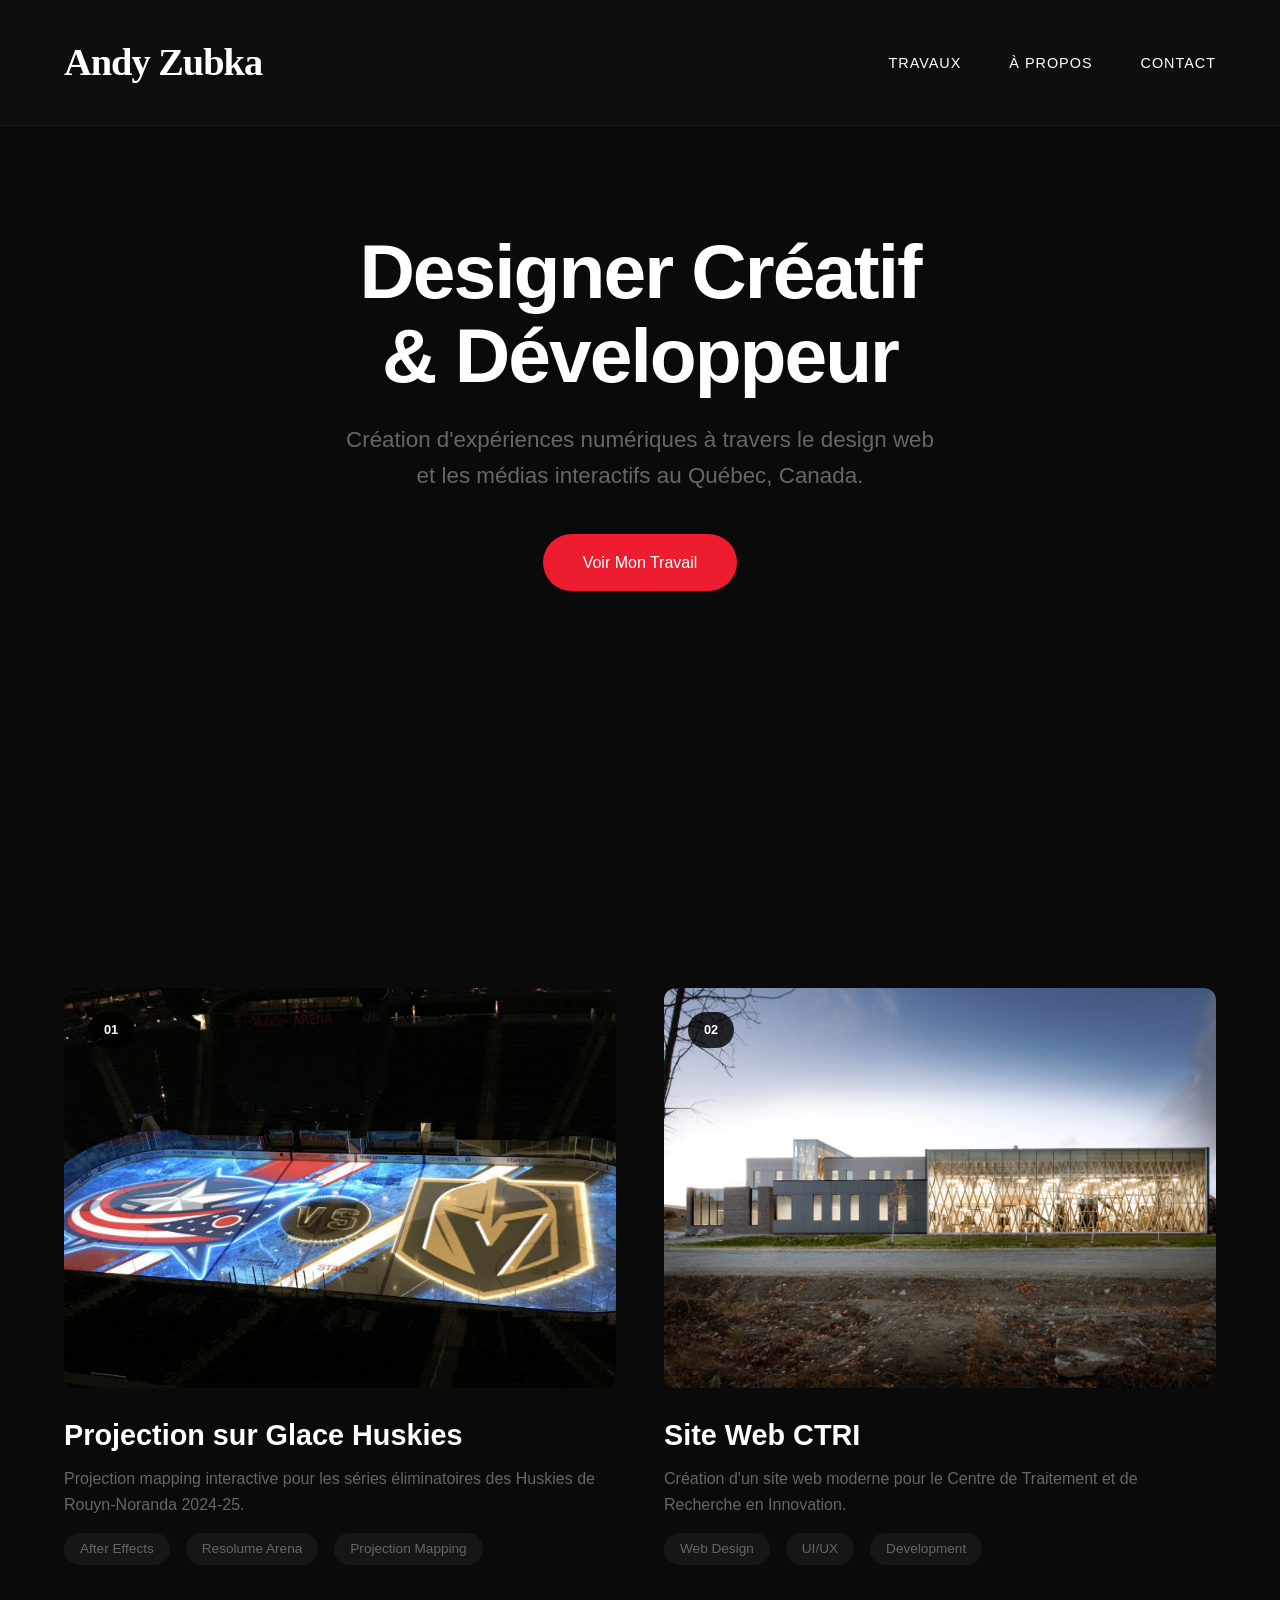
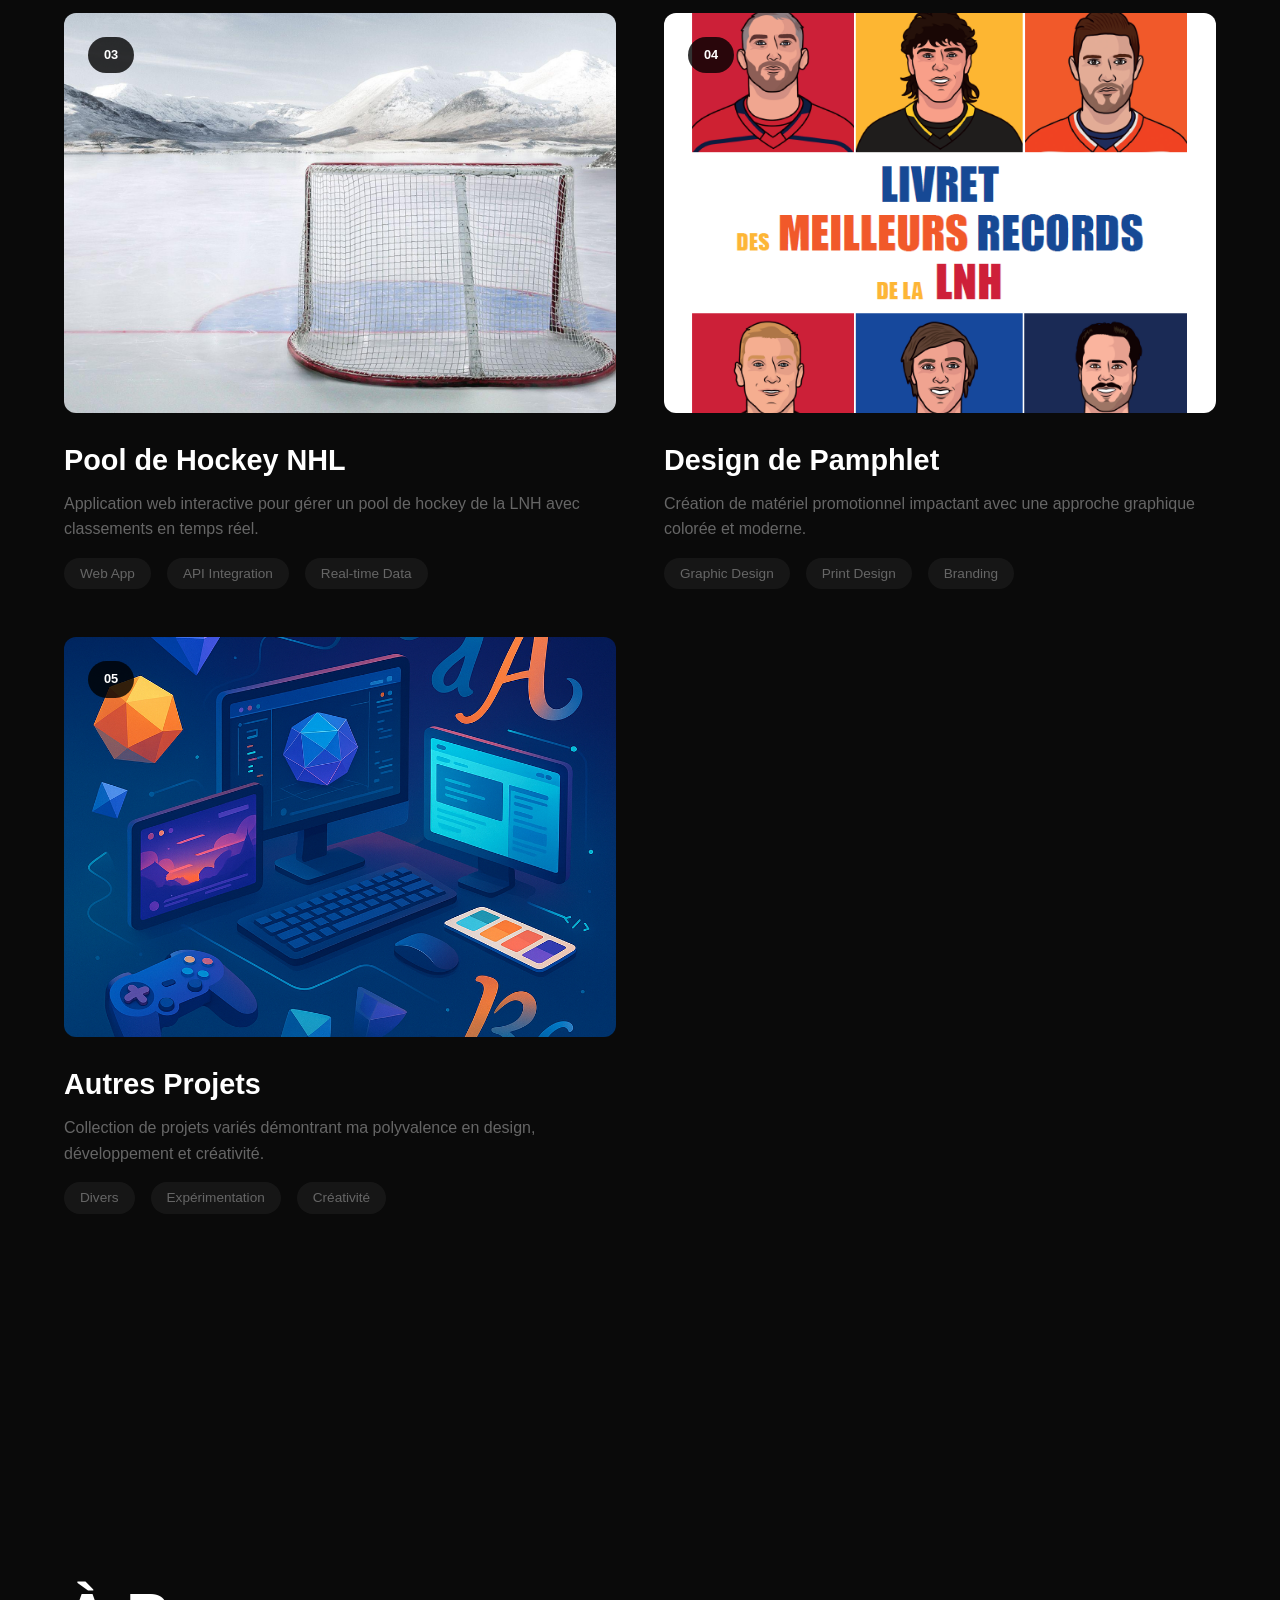
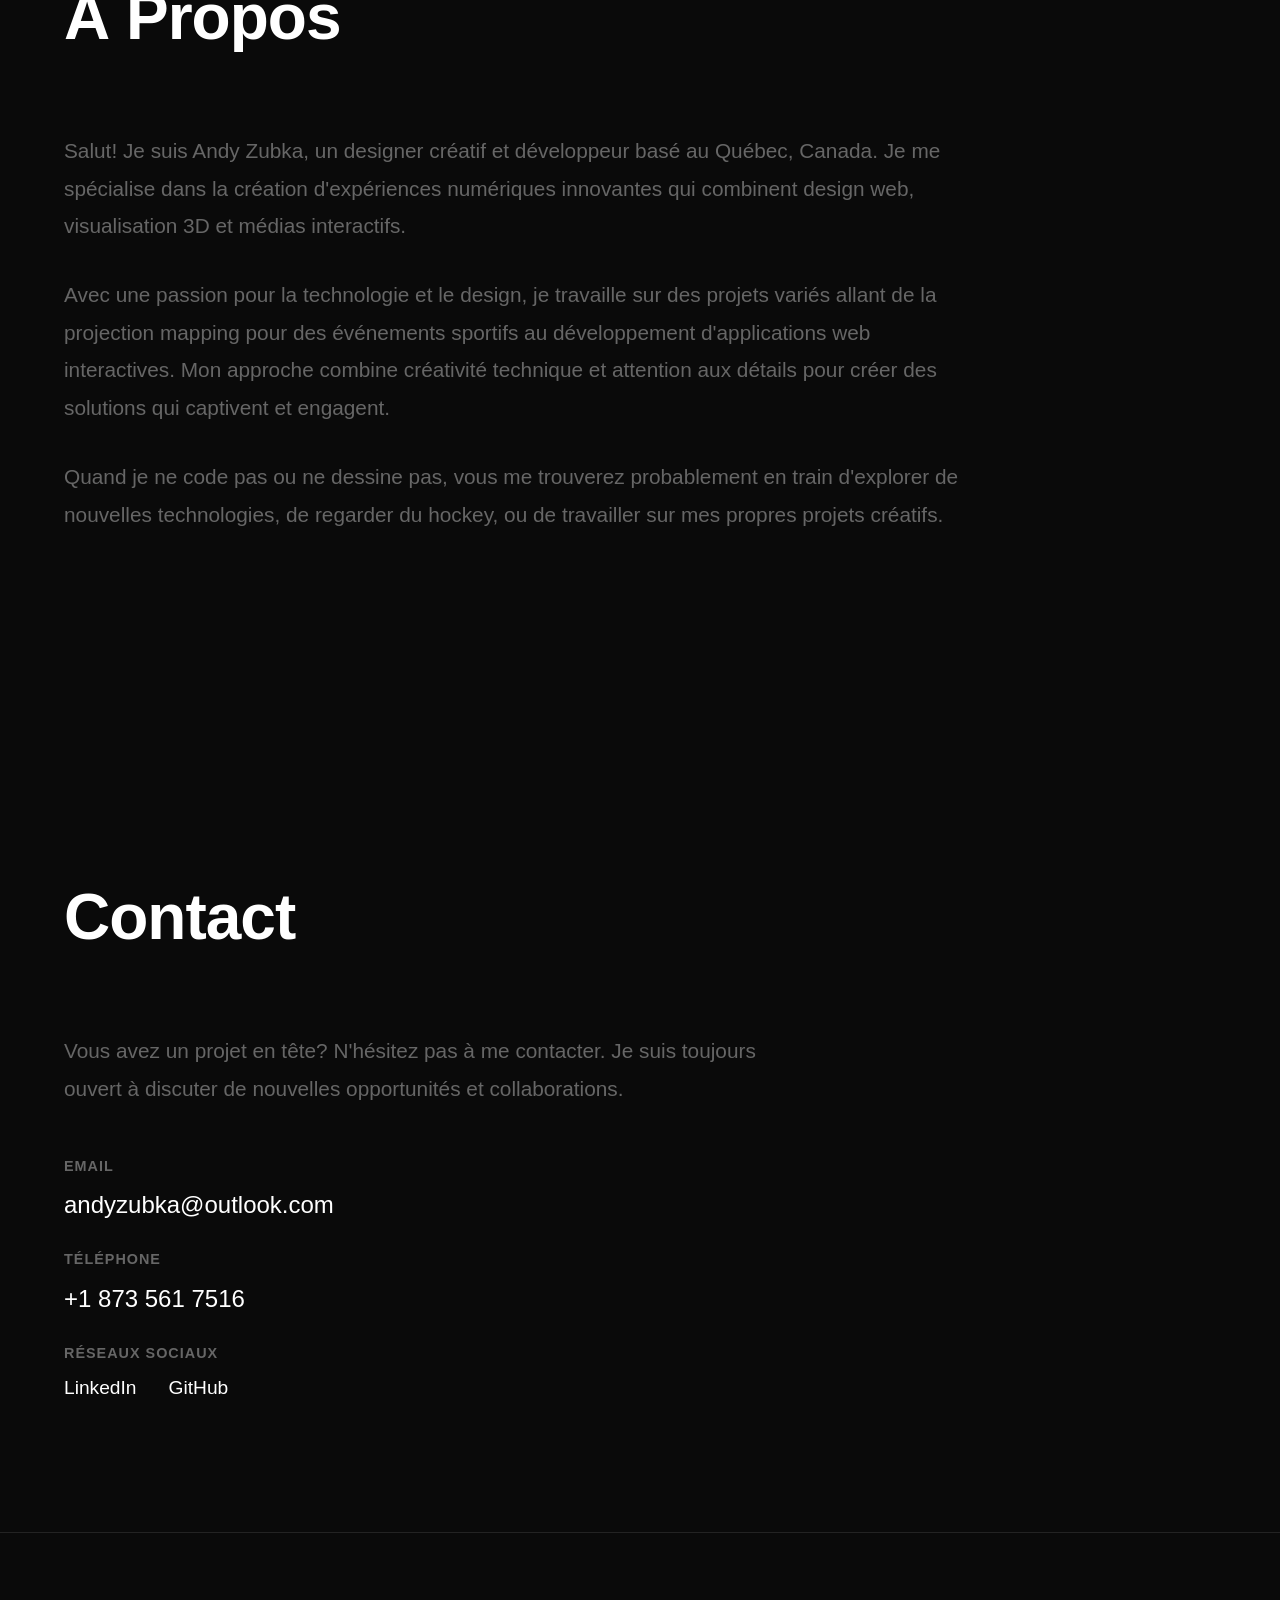
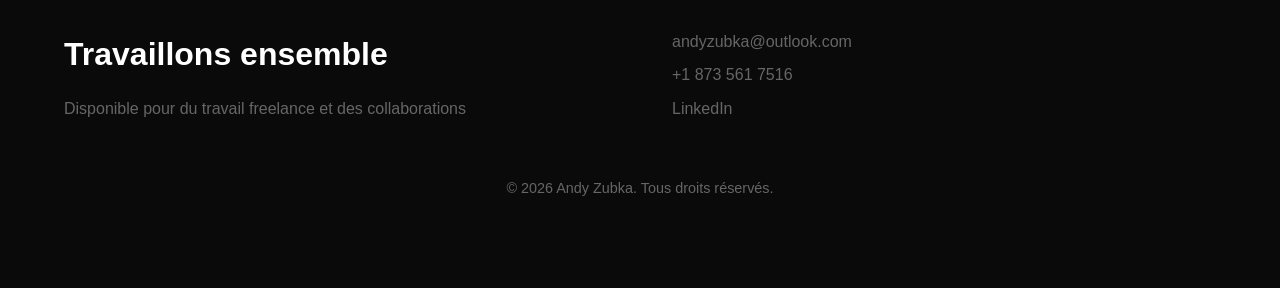
==== commit 75f15b81: "Remove stray Unicorn Studio embed div from head The old 2000x1000 embed div was sitting in the head " ====
--- a/index.html
+++ b/index.html
@@ -156,9 +156,12 @@
   <div id="home-page">
     <!-- Hero Section -->
     <section class="hero">
-      <div class="hero-bg" data-us-project="tSePqSvhaM0ssJsZLEG0" data-us-scale="cover" data-us-lazyload="true"></div>
+      <div class="hero-bg" data-us-project="tSePqSvhaM0ssJsZLEG0" data-us-dpi="0.5" data-us-scale="cover" data-us-lazyload="true"></div>
       <div class="hero-bottom-fade"></div>
       <div class="hero-content">
+        <h1>Designer Créatif<br>& Développeur</h1>
+        <p>Création d'expériences numériques à travers le design web et les médias interactifs au Québec, Canada.</p>
+        <a href="#work" class="cta-button">Voir Mon Travail</a>
       </div>
     </section>
 
@@ -273,9 +276,14 @@
             <a href="mailto:andyzubka@outlook.com" class="contact-link">andyzubka@outlook.com</a>
           </div>
           <div>
+            <h4 class="contact-label">Téléphone</h4>
+            <a href="tel:+18735617516" class="contact-link">+1 873 561 7516</a>
+          </div>
+          <div>
             <h4 class="contact-label">Réseaux Sociaux</h4>
             <div class="social-links">
-              <a href="https://www.linkedin.com/in/andy-zubka-06466b293/">LinkedIn</a>
+              <a href="#">LinkedIn</a>
+              <a href="#">GitHub</a>
             </div>
           </div>
         </div>
@@ -695,7 +703,8 @@
       </div>
       <div class="contact-info">
         <a href="mailto:andyzubka@outlook.com">andyzubka@outlook.com</a>
-        <a href="https://www.linkedin.com/in/andy-zubka-06466b293/">LinkedIn</a>
+        <a href="tel:+18735617516">+1 873 561 7516</a>
+        <a href="#">LinkedIn</a>
       </div>
     </div>
     <div class="footer-bottom">
--- a/modern_portfolio.css
+++ b/modern_portfolio.css
@@ -75,6 +75,7 @@
       display: flex;
       flex-direction: column;
       justify-content: center;
+      align-items: center;
       padding: 0 4rem;
       margin-top: -40px;
       overflow: hidden;
@@ -103,21 +104,25 @@
     .hero-content {
       position: relative;
       z-index: 2;
+      text-align: center;
+      max-width: 900px;
+      margin: 0 auto;
     }
 
     .hero h1 {
-      font-size: clamp(3rem, 8vw, 7rem);
+      font-size: clamp(2.5rem, 6vw, 7rem);
       font-weight: 700;
       line-height: 1.1;
-      margin-bottom: 1rem;
+      margin-bottom: 1.5rem;
       letter-spacing: -2px;
     }
 
     .hero p {
-      font-size: clamp(1rem, 2vw, 1.5rem);
+      font-size: clamp(0.95rem, 1.8vw, 1.4rem);
       color: var(--gray);
       max-width: 600px;
-      margin-bottom: 3rem;
+      margin: 0 auto 2.5rem;
+      line-height: 1.6;
     }
 
     .cta-button {
@@ -521,6 +526,16 @@
       color: var(--gray);
       font-size: 0.9rem;
       text-align: center;
+    }
+
+    @media (max-width: 1024px) {
+      .hero {
+        padding: 0 2.5rem;
+      }
+
+      .hero h1 {
+        font-size: 3.5rem;
+      }
     }
 
     @media (max-width: 768px) {
@@ -555,7 +570,22 @@
       }
 
       .hero {
-        padding: 0 2rem;
+        padding: 0 1.25rem;
+      }
+
+      .hero h1 {
+        font-size: 2rem;
+        letter-spacing: -1px;
+      }
+
+      .hero p {
+        font-size: 0.9rem;
+        max-width: 100%;
+      }
+
+      .cta-button {
+        padding: 0.85rem 2rem;
+        font-size: 0.9rem;
       }
 
       .projects-section {
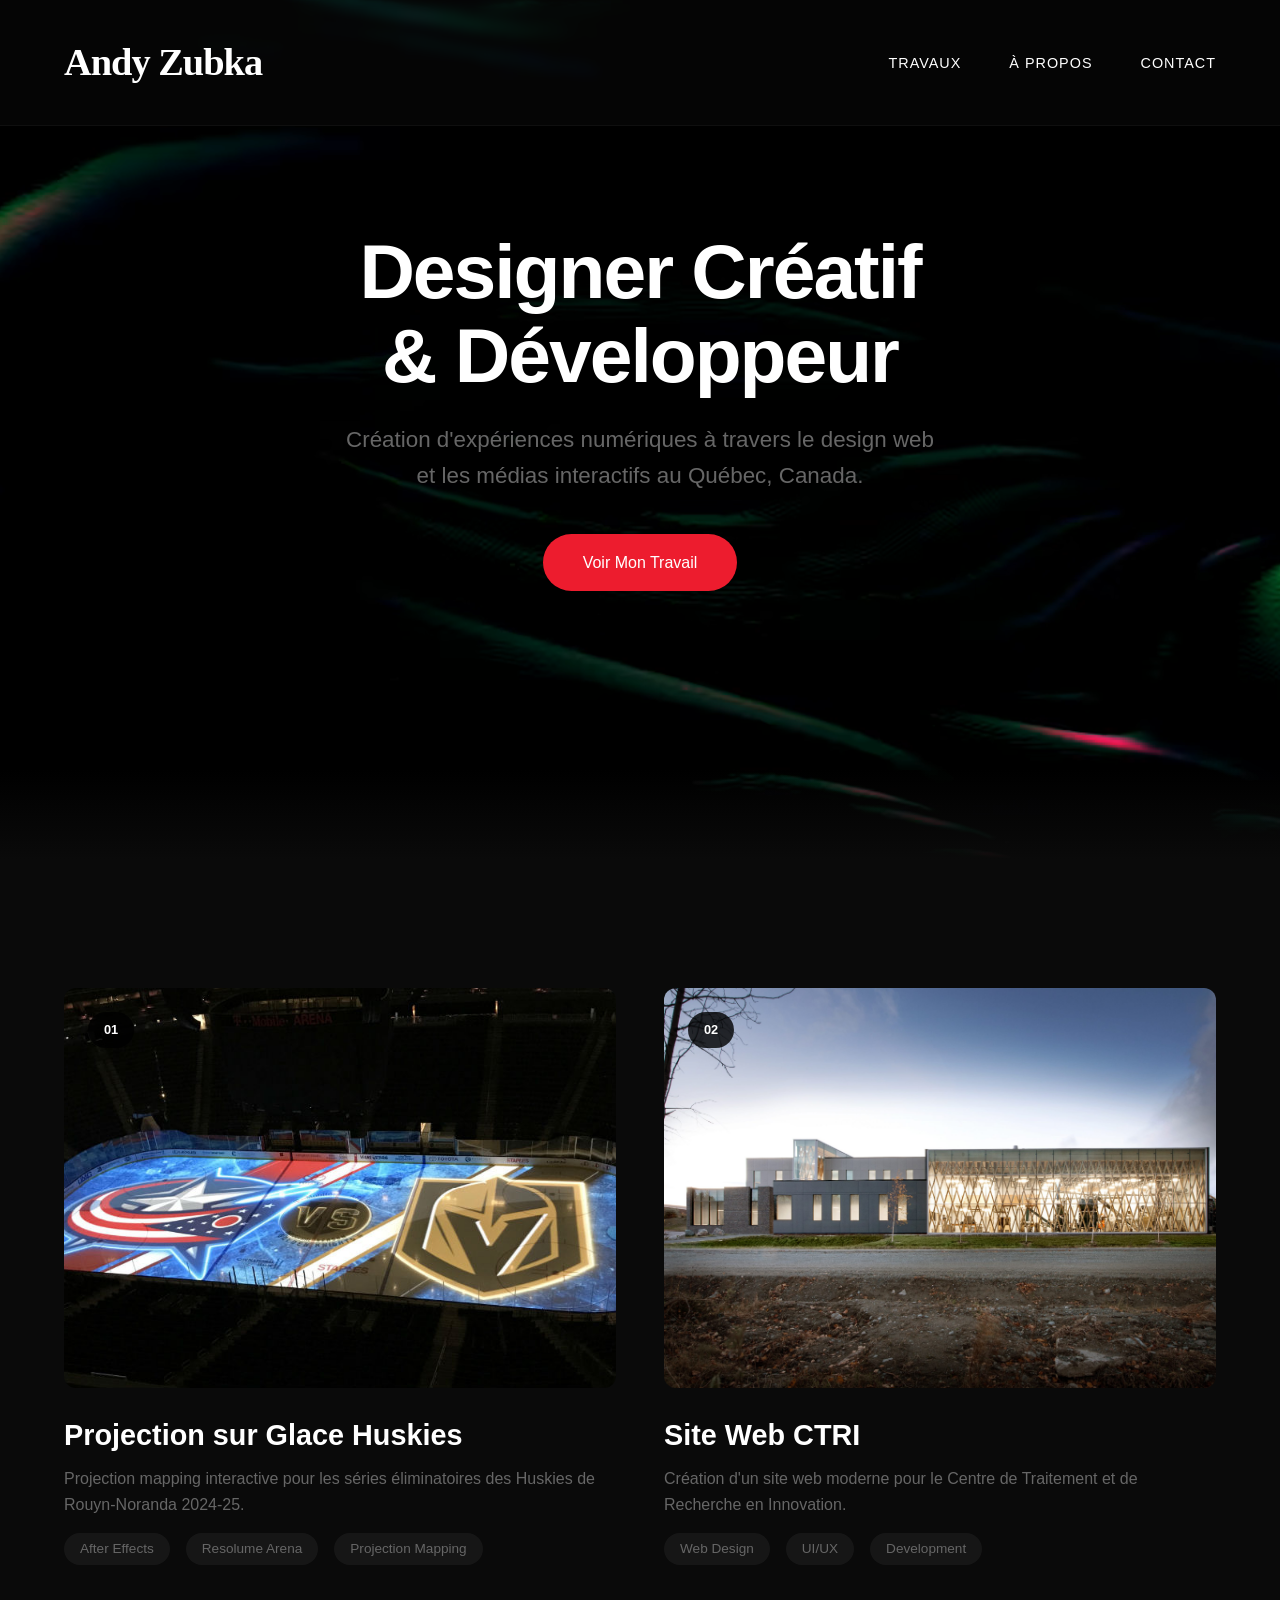
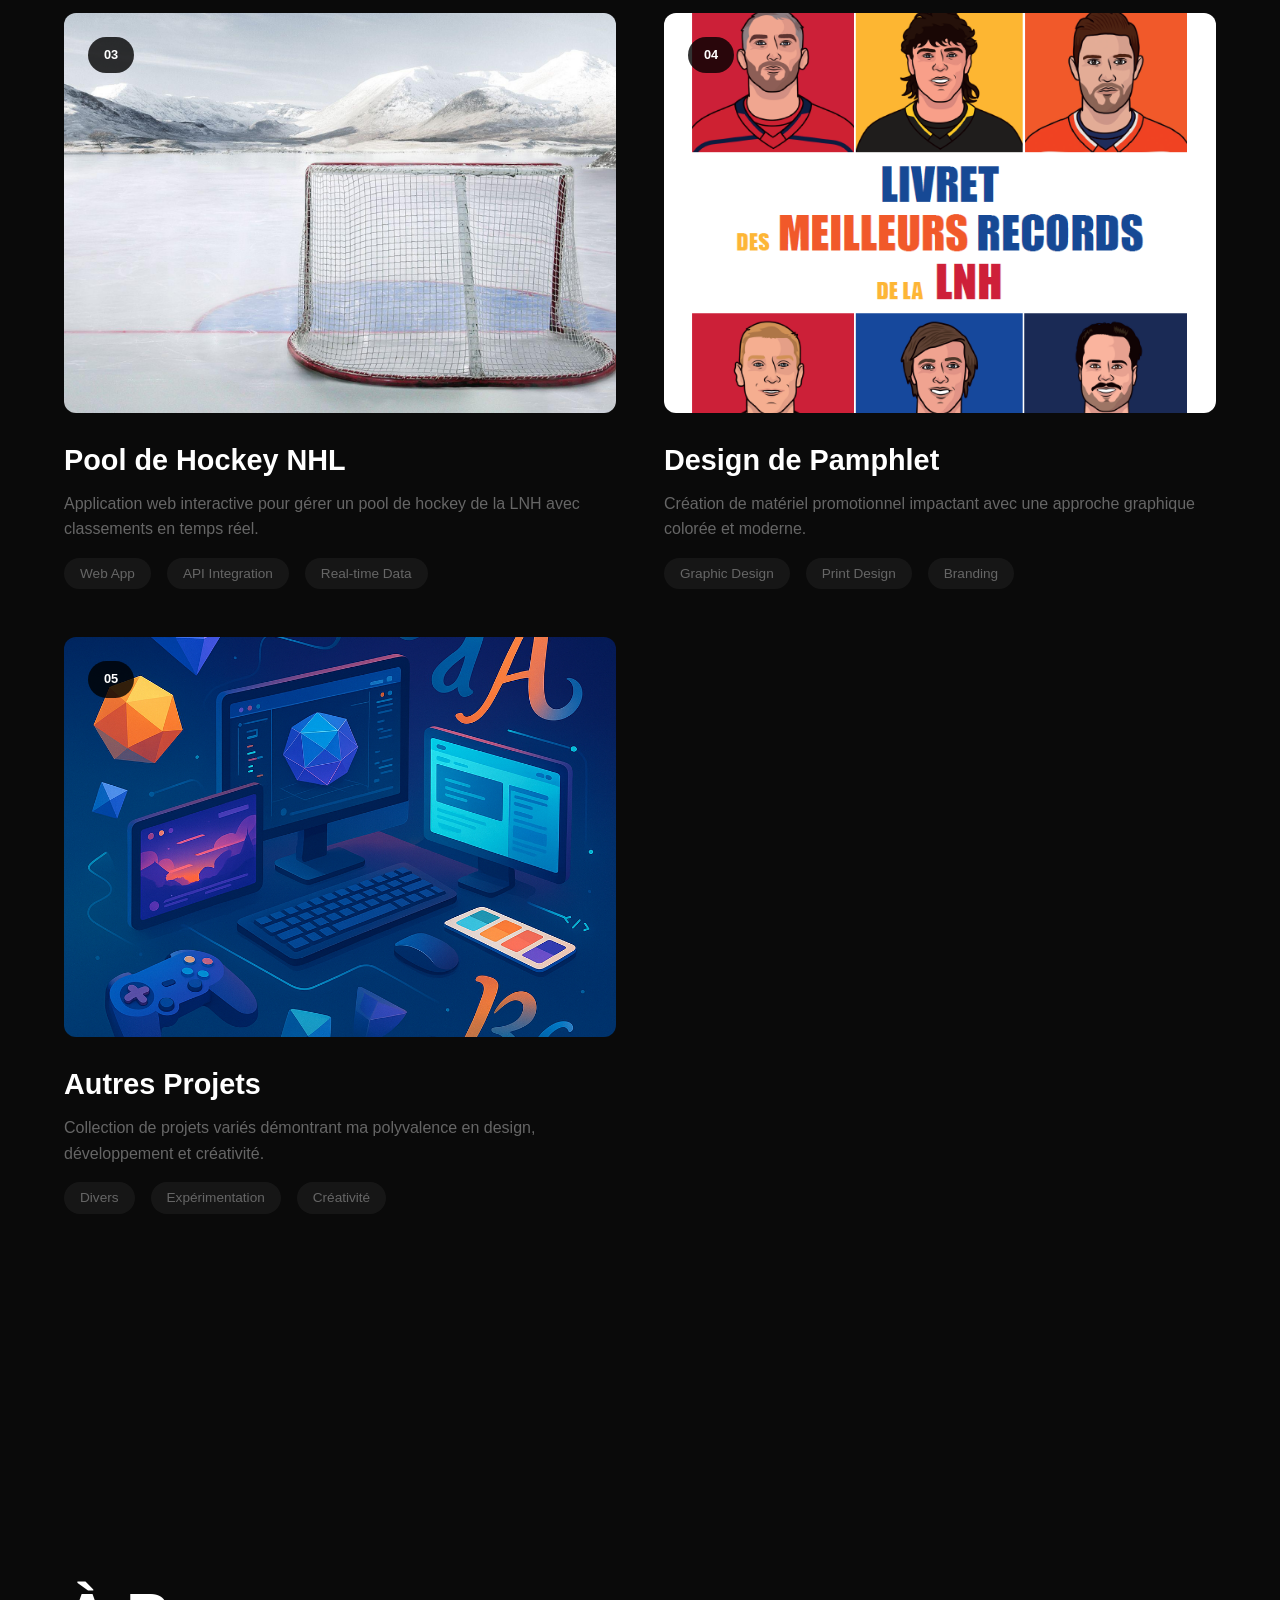
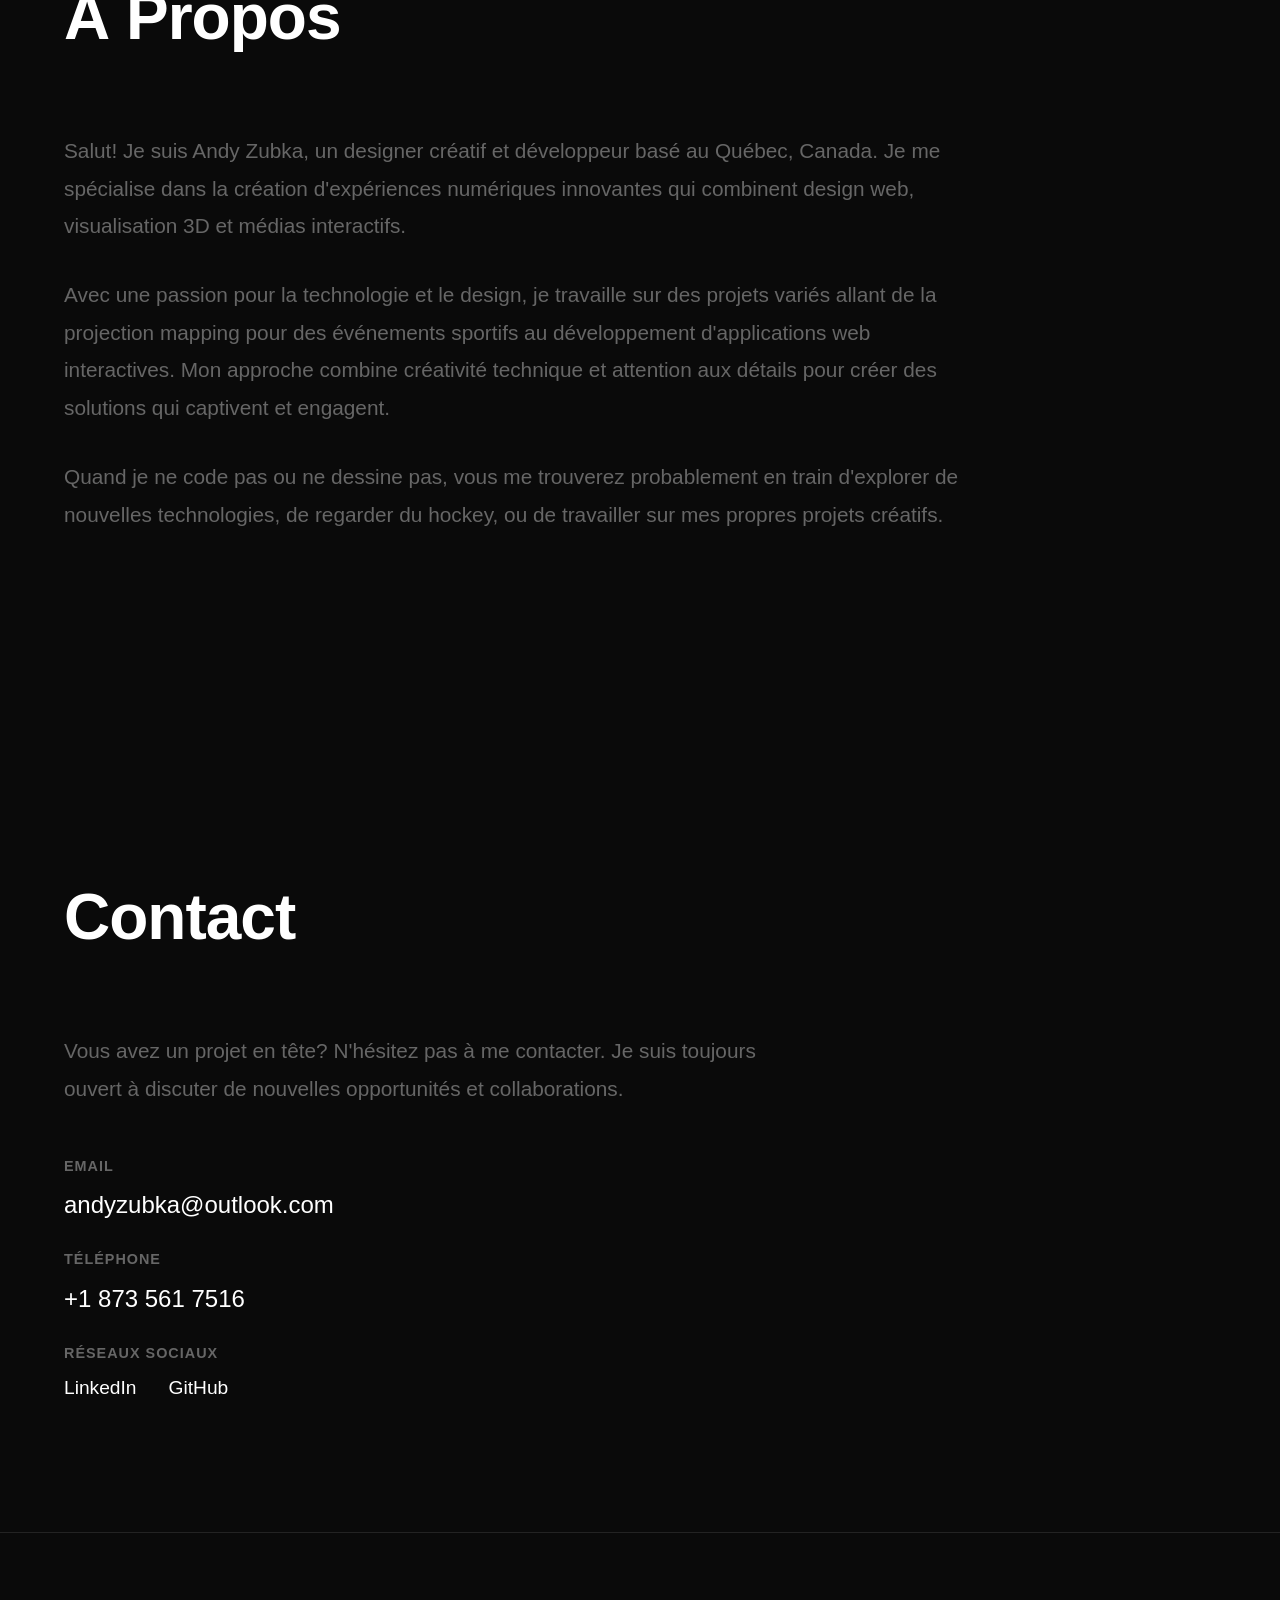
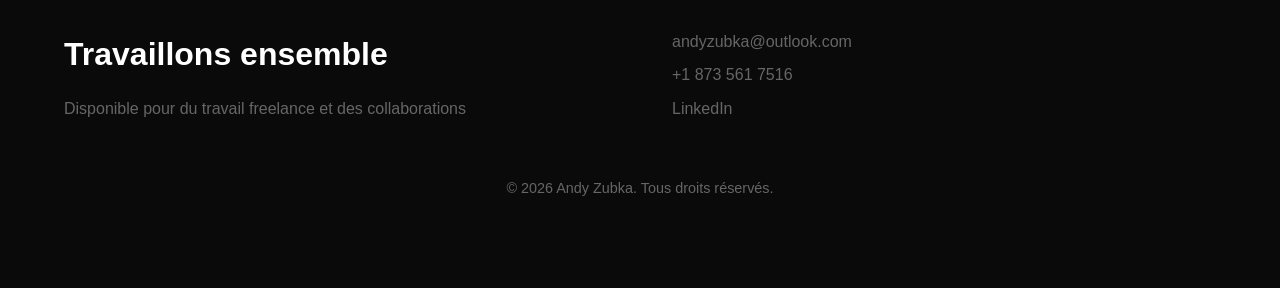
==== commit 2b6c8622: "Replace Unicorn Studio with native video for major perf improvement - Swap WebGL Unicorn Studio anim" ====
--- a/index.html
+++ b/index.html
@@ -156,7 +156,9 @@
   <div id="home-page">
     <!-- Hero Section -->
     <section class="hero">
-      <div class="hero-bg" data-us-project="tSePqSvhaM0ssJsZLEG0" data-us-dpi="0.5" data-us-scale="cover" data-us-lazyload="true"></div>
+      <video class="hero-bg" autoplay muted loop playsinline preload="auto">
+        <source src="videos/sarcastic_remix.webm" type="video/webm">
+      </video>
       <div class="hero-bottom-fade"></div>
       <div class="hero-content">
         <h1>Designer Créatif<br>& Développeur</h1>
@@ -1101,6 +1103,5 @@
       }
     }
   </script>
-  <script type="text/javascript">!function(){var u=window.UnicornStudio;if(u&&u.init){if(document.readyState==="loading"){document.addEventListener("DOMContentLoaded",function(){u.init()})}else{u.init()}}else{window.UnicornStudio={isInitialized:!1};var i=document.createElement("script");i.src="https://cdn.jsdelivr.net/gh/hiunicornstudio/unicornstudio.js@v2.0.5/dist/unicornStudio.umd.js",i.onload=function(){if(document.readyState==="loading"){document.addEventListener("DOMContentLoaded",function(){UnicornStudio.init()})}else{UnicornStudio.init()}},(document.head||document.body).appendChild(i)}}();</script>
 </body>
 </html>
--- a/modern_portfolio.css
+++ b/modern_portfolio.css
@@ -86,8 +86,9 @@
       top: 0;
       left: 0;
       width: 100%;
-      height: 120%;
+      height: 100%;
       z-index: 0;
+      object-fit: cover;
     }
 
     .hero-bottom-fade {
@@ -95,7 +96,7 @@
       bottom: 0;
       left: 0;
       width: 100%;
-      height: 20%;
+      height: 10%;
       background: linear-gradient(to bottom, transparent, var(--bg-color));
       z-index: 1;
       pointer-events: none;
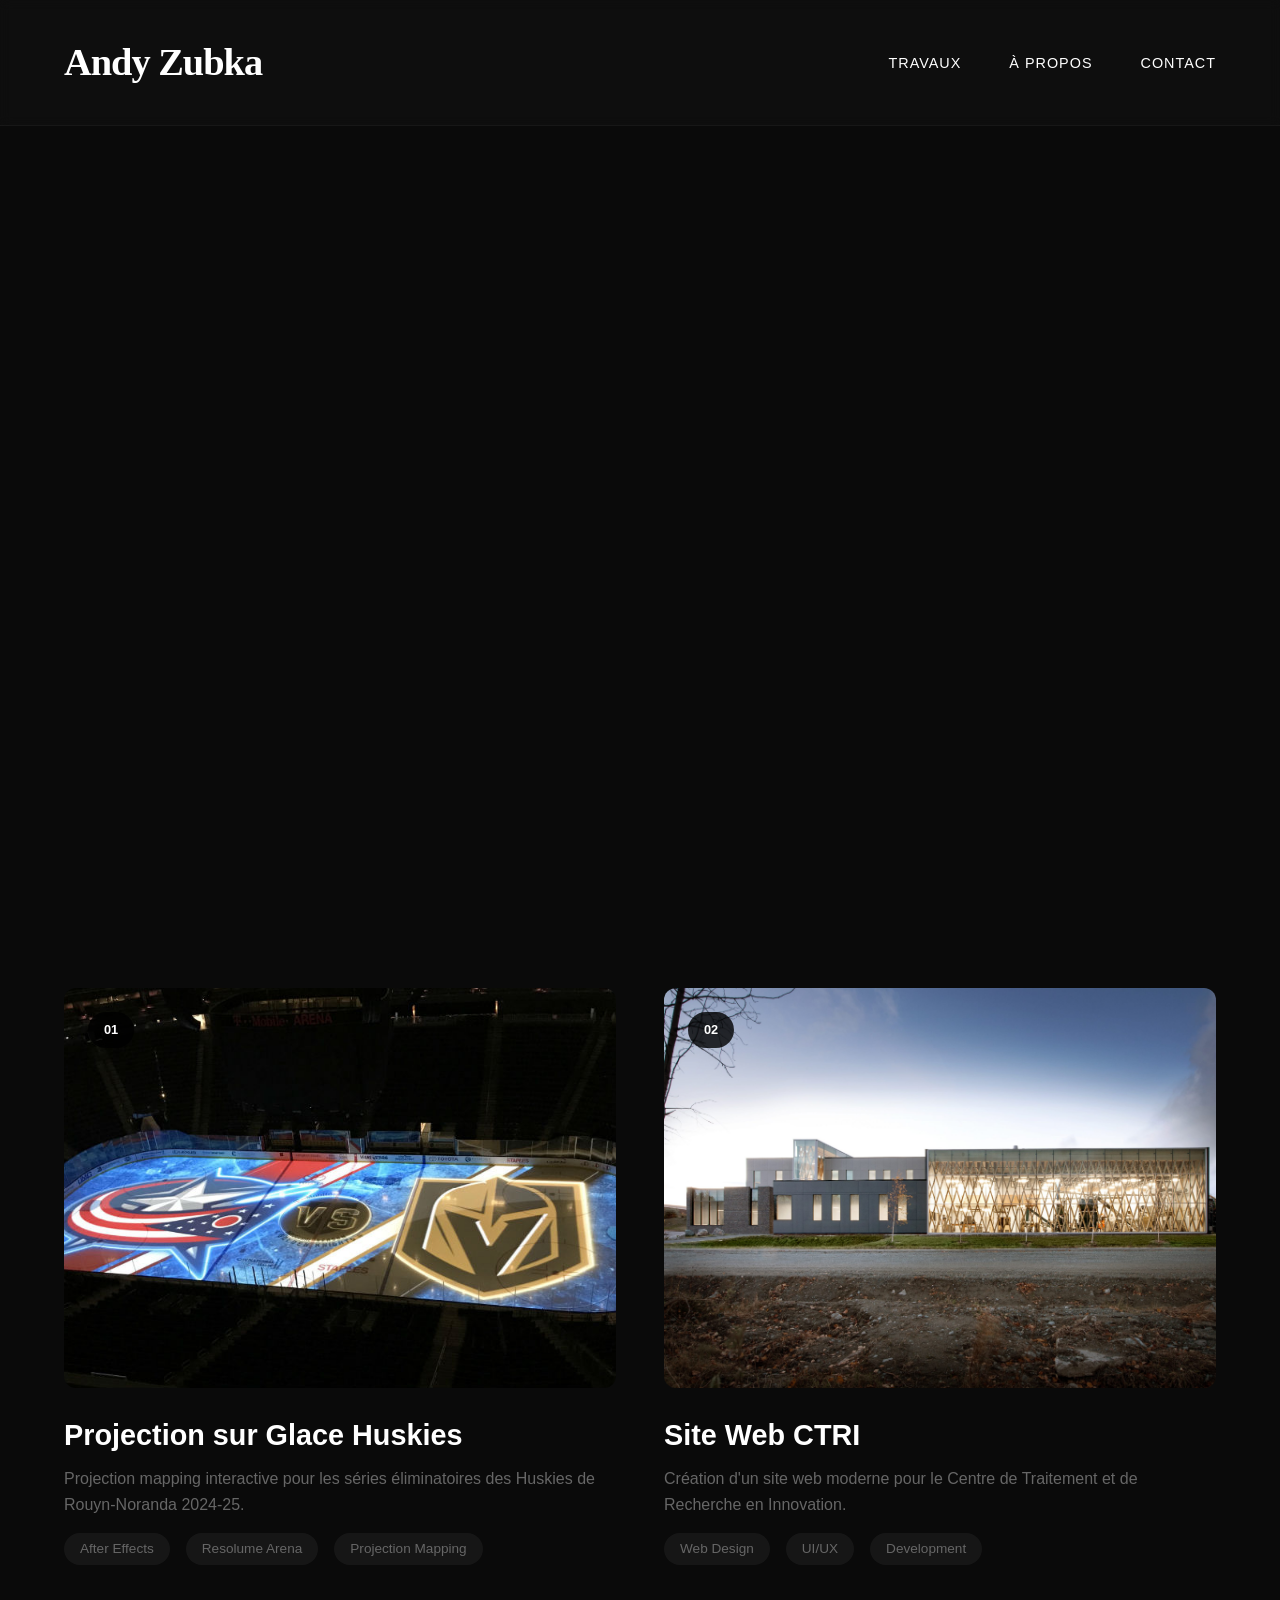
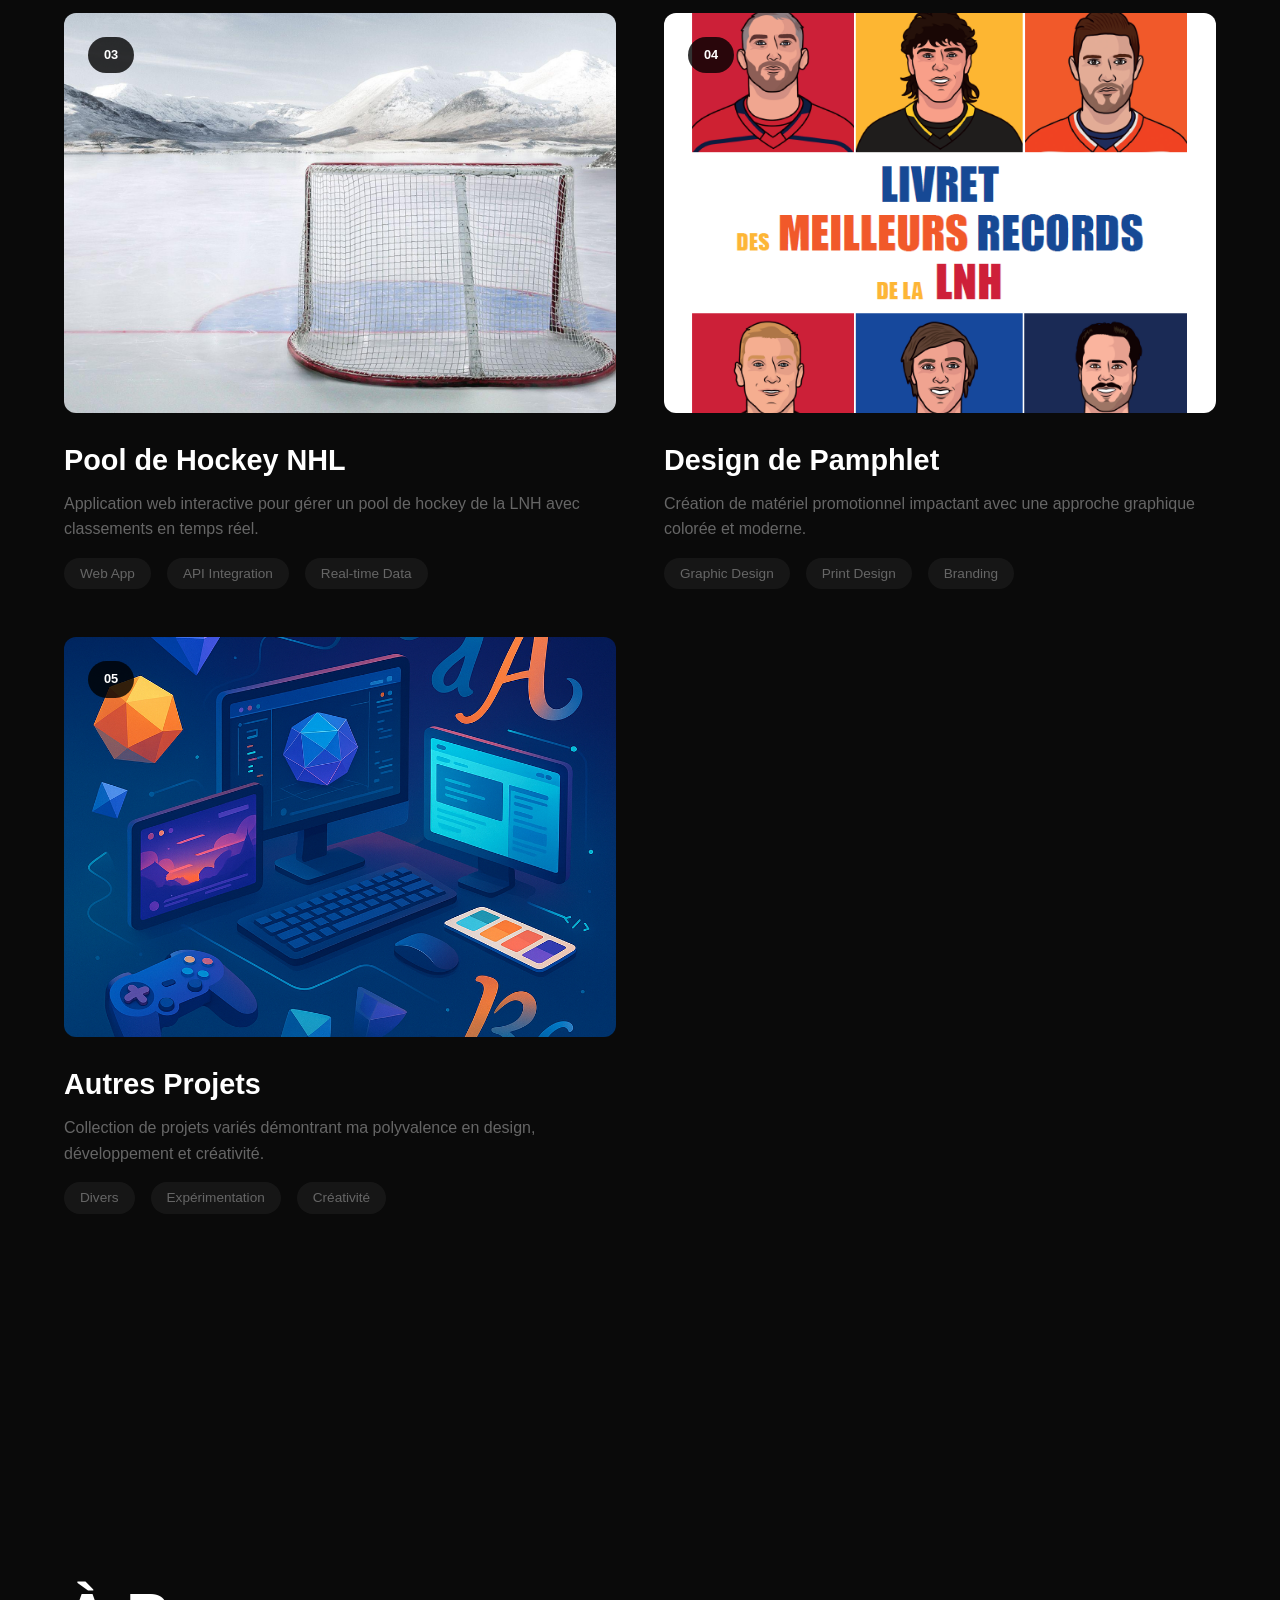
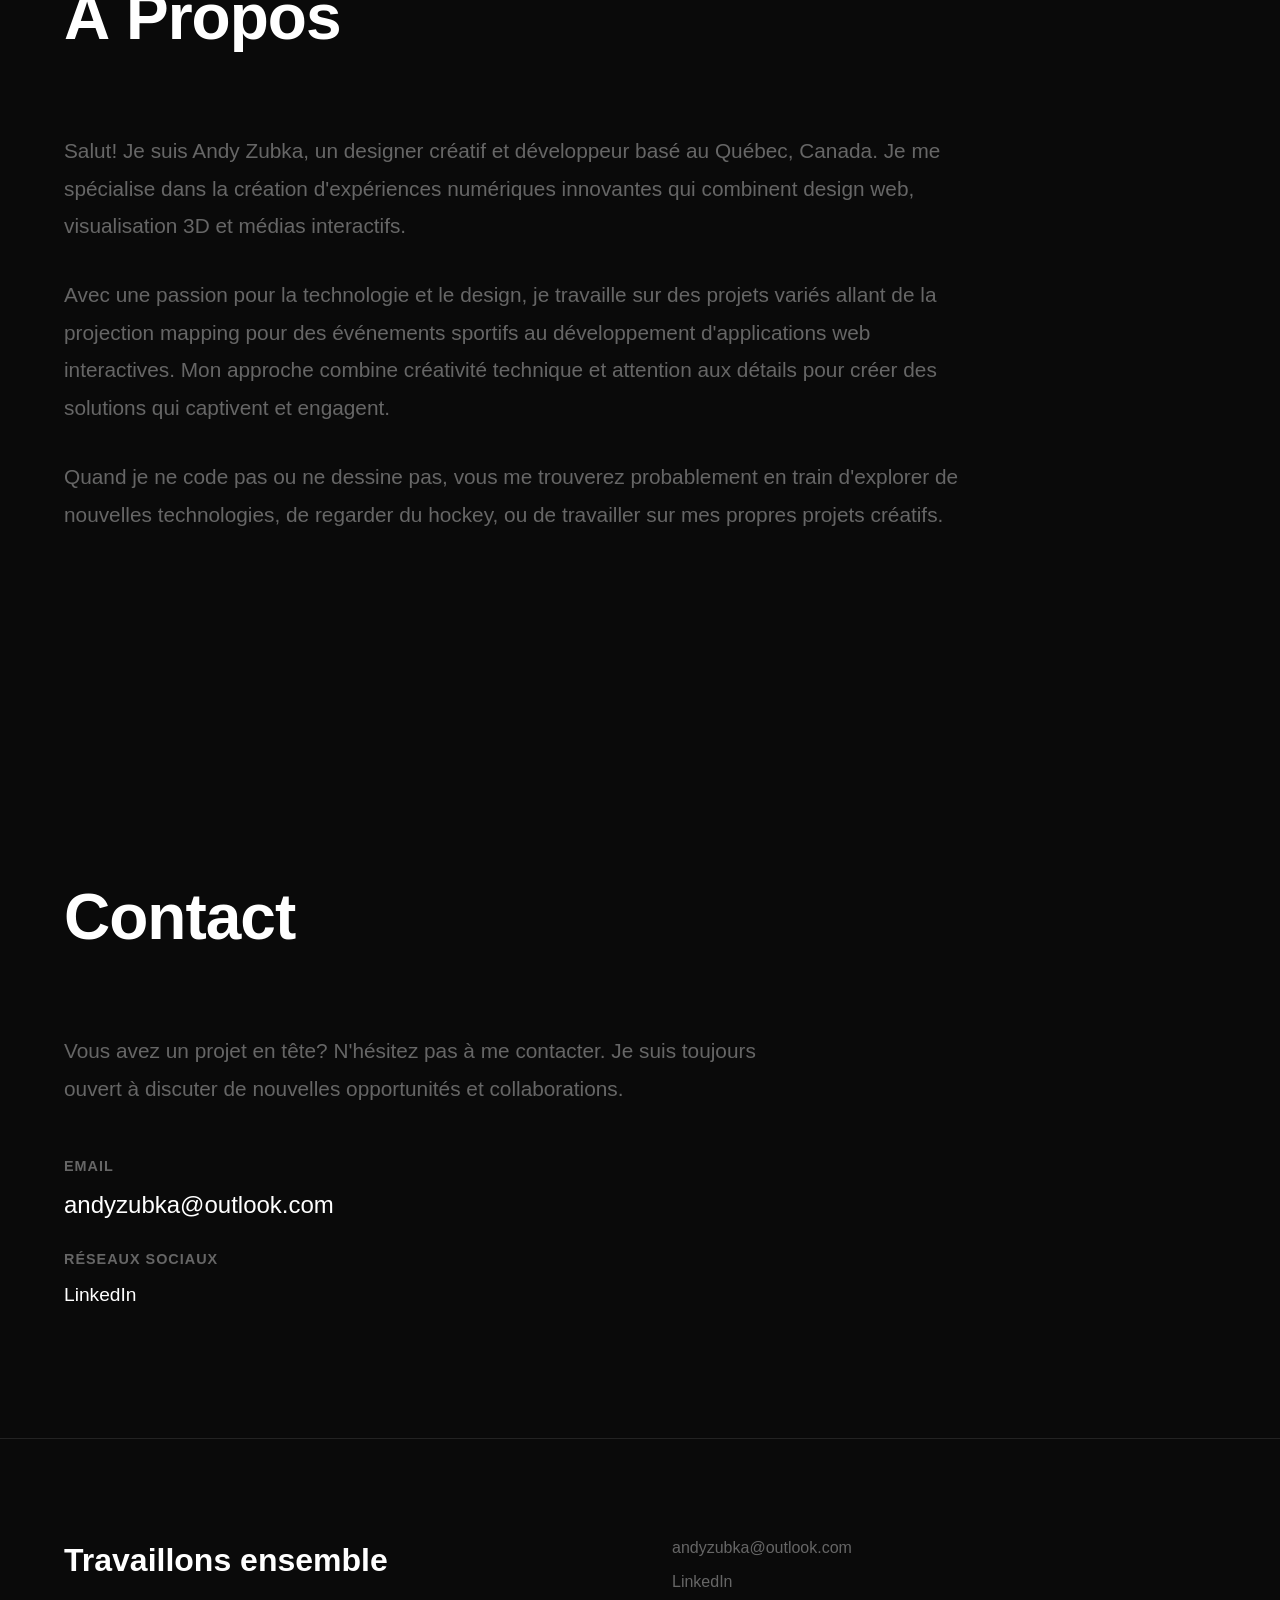
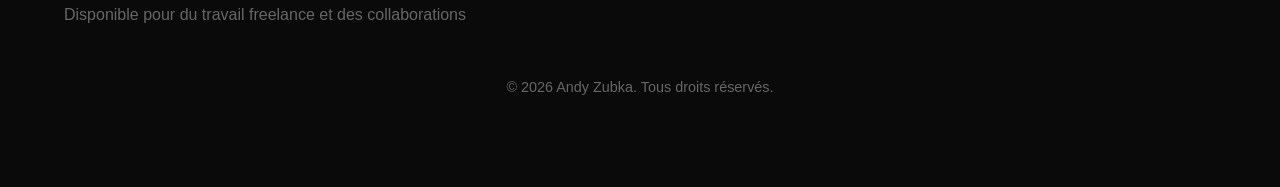
==== commit 3990764e: "Merge branch 'main' into claude/optimize-hockey-balls-loading-Sed51" ====
--- a/index.html
+++ b/index.html
@@ -156,14 +156,9 @@
   <div id="home-page">
     <!-- Hero Section -->
     <section class="hero">
-      <video class="hero-bg" autoplay muted loop playsinline preload="auto">
-        <source src="videos/sarcastic_remix.webm" type="video/webm">
-      </video>
+      <div class="hero-bg" data-us-project="tSePqSvhaM0ssJsZLEG0" data-us-scale="cover" data-us-lazyload="true"></div>
       <div class="hero-bottom-fade"></div>
       <div class="hero-content">
-        <h1>Designer Créatif<br>& Développeur</h1>
-        <p>Création d'expériences numériques à travers le design web et les médias interactifs au Québec, Canada.</p>
-        <a href="#work" class="cta-button">Voir Mon Travail</a>
       </div>
     </section>
 
@@ -278,14 +273,9 @@
             <a href="mailto:andyzubka@outlook.com" class="contact-link">andyzubka@outlook.com</a>
           </div>
           <div>
-            <h4 class="contact-label">Téléphone</h4>
-            <a href="tel:+18735617516" class="contact-link">+1 873 561 7516</a>
-          </div>
-          <div>
             <h4 class="contact-label">Réseaux Sociaux</h4>
             <div class="social-links">
-              <a href="#">LinkedIn</a>
-              <a href="#">GitHub</a>
+              <a href="https://www.linkedin.com/in/andy-zubka-06466b293/">LinkedIn</a>
             </div>
           </div>
         </div>
@@ -705,8 +695,7 @@
       </div>
       <div class="contact-info">
         <a href="mailto:andyzubka@outlook.com">andyzubka@outlook.com</a>
-        <a href="tel:+18735617516">+1 873 561 7516</a>
-        <a href="#">LinkedIn</a>
+        <a href="https://www.linkedin.com/in/andy-zubka-06466b293/">LinkedIn</a>
       </div>
     </div>
     <div class="footer-bottom">
--- a/modern_portfolio.css
+++ b/modern_portfolio.css
@@ -86,7 +86,7 @@
       top: 0;
       left: 0;
       width: 100%;
-      height: 100%;
+      height: 120%;
       z-index: 0;
       object-fit: cover;
     }
@@ -96,7 +96,7 @@
       bottom: 0;
       left: 0;
       width: 100%;
-      height: 10%;
+      height: 20%;
       background: linear-gradient(to bottom, transparent, var(--bg-color));
       z-index: 1;
       pointer-events: none;
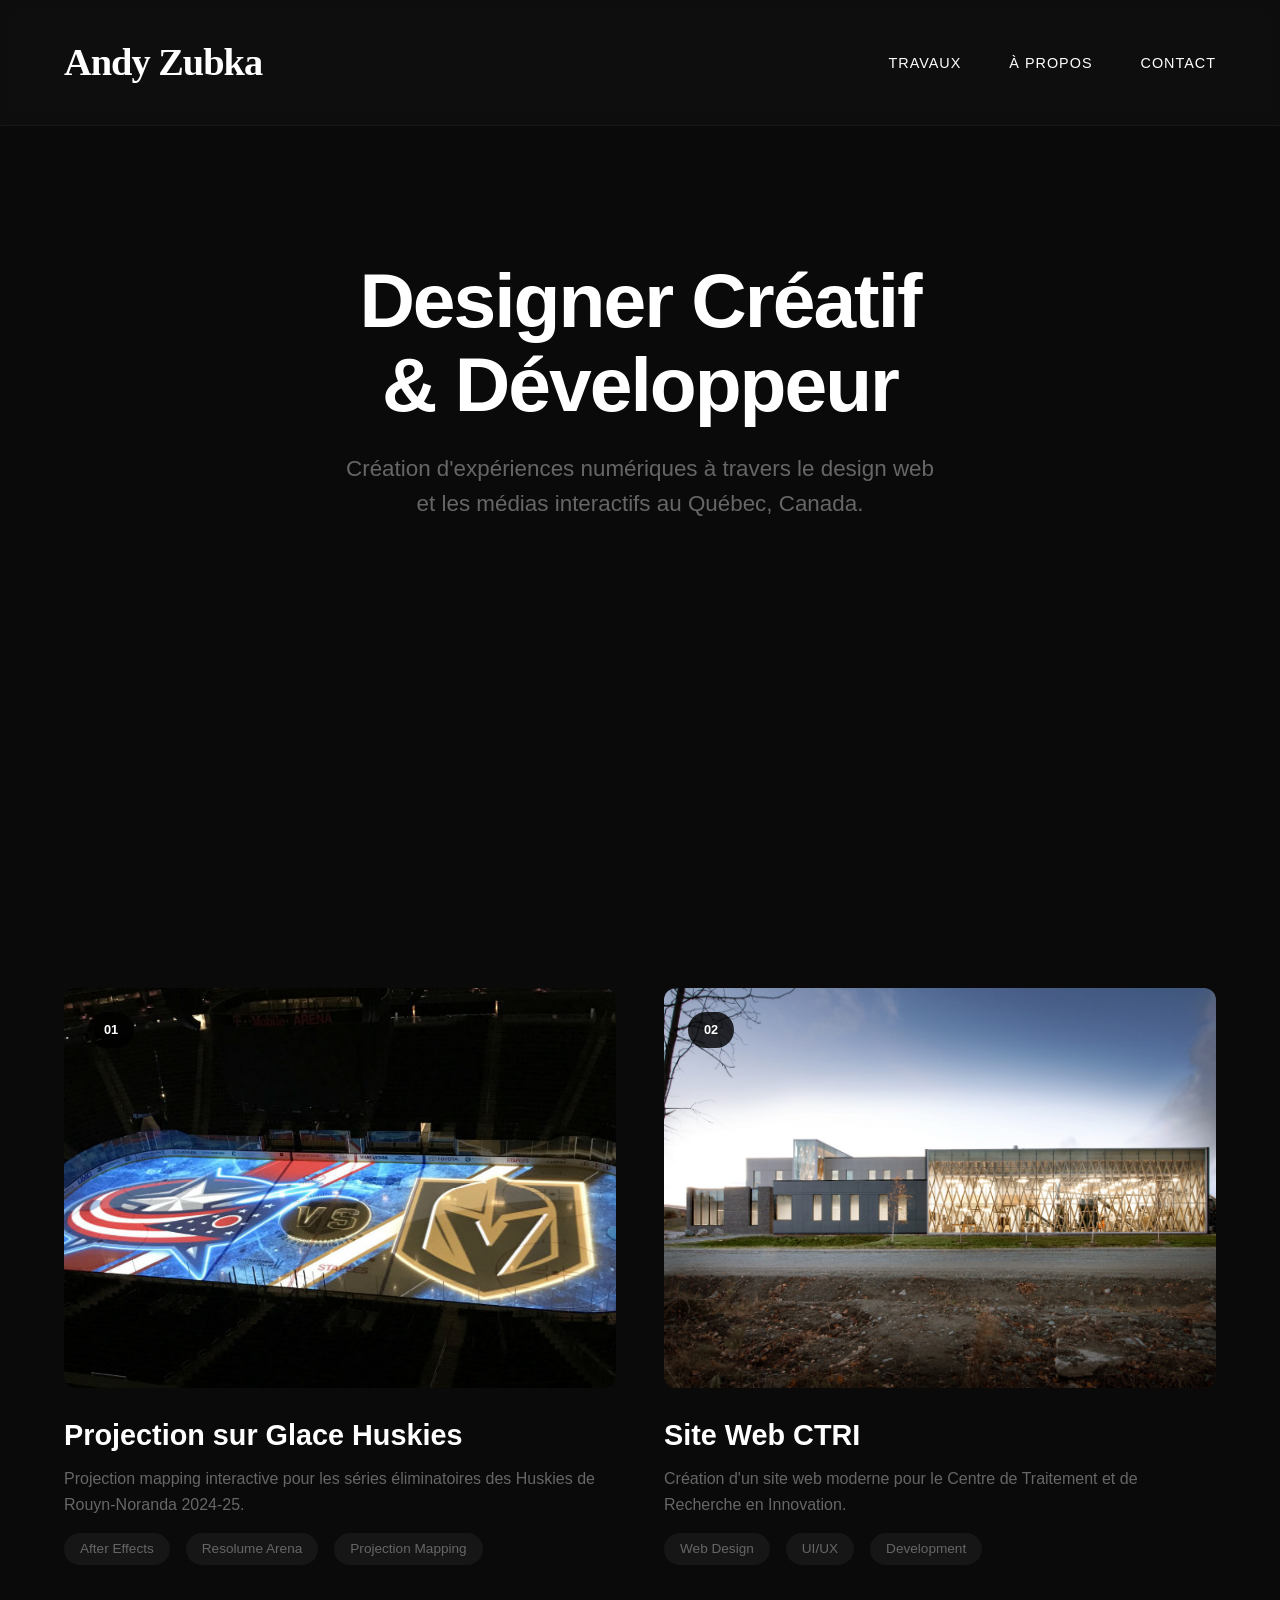
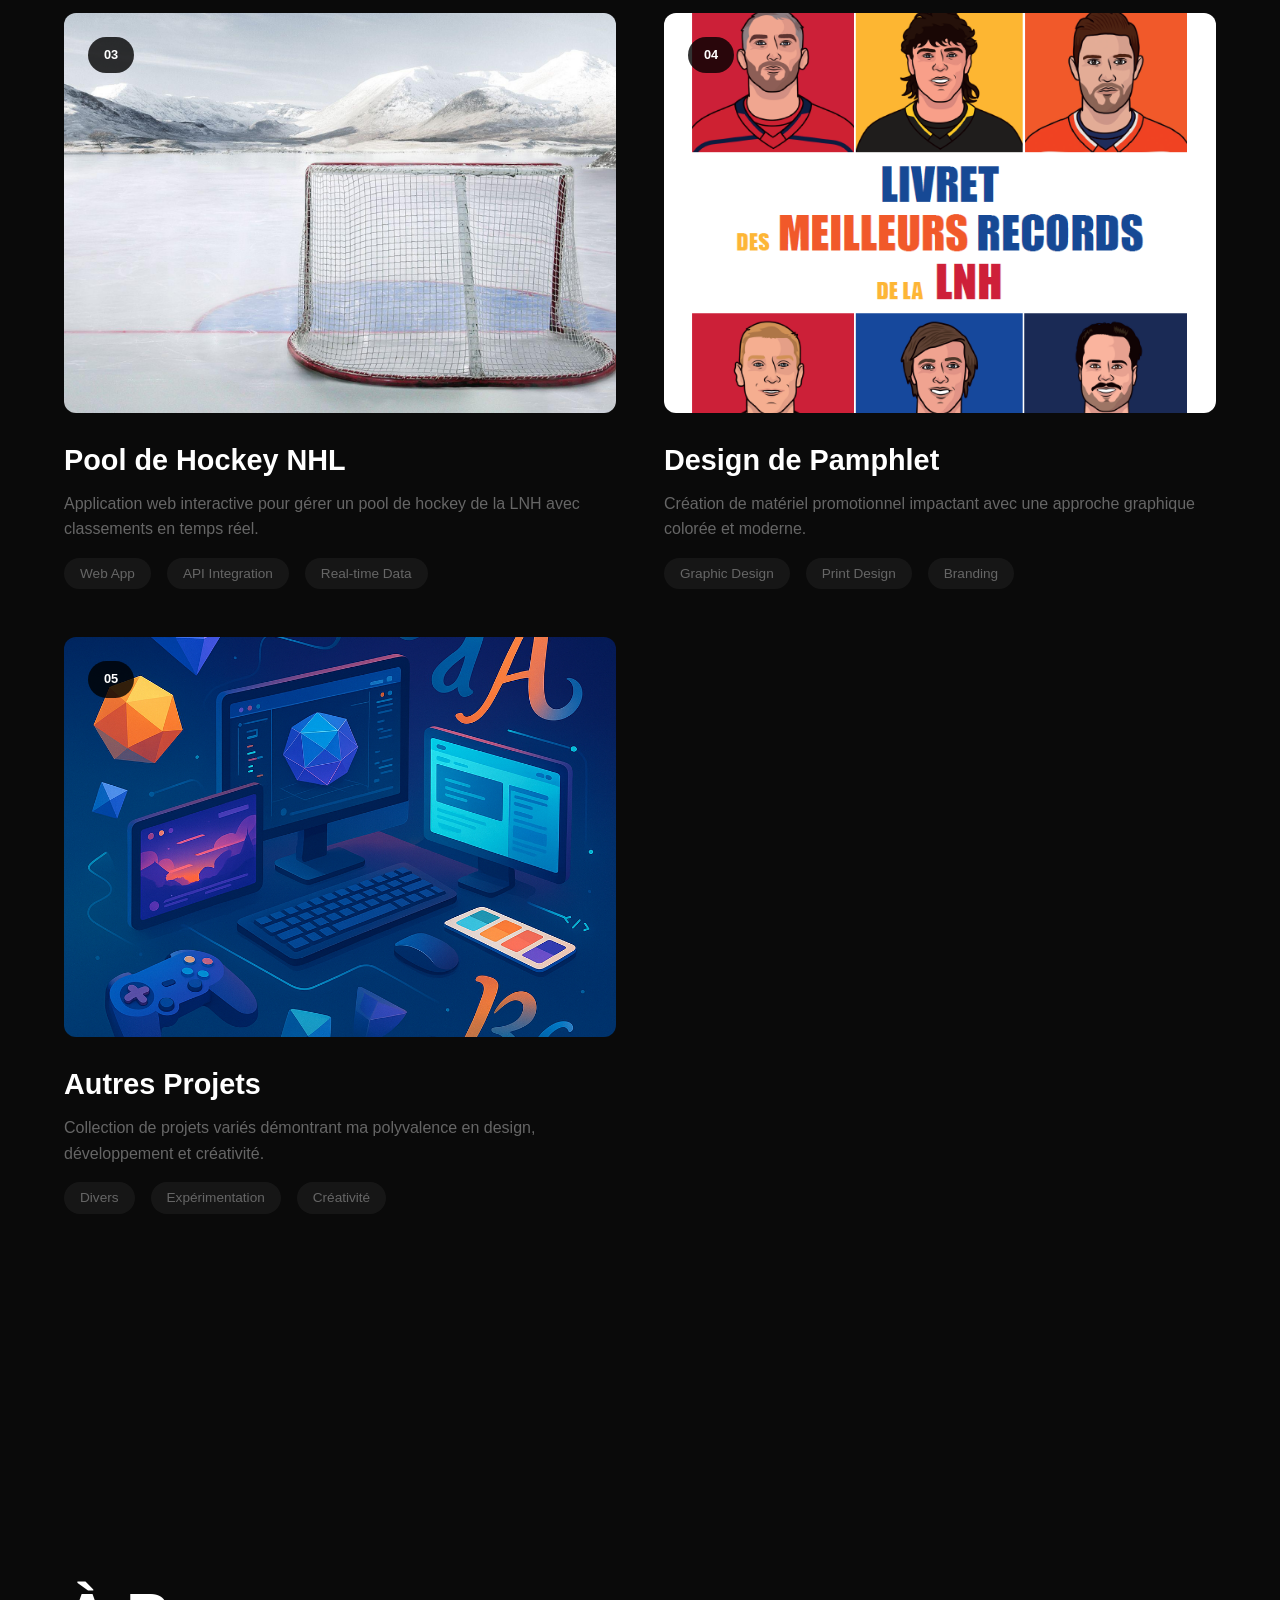
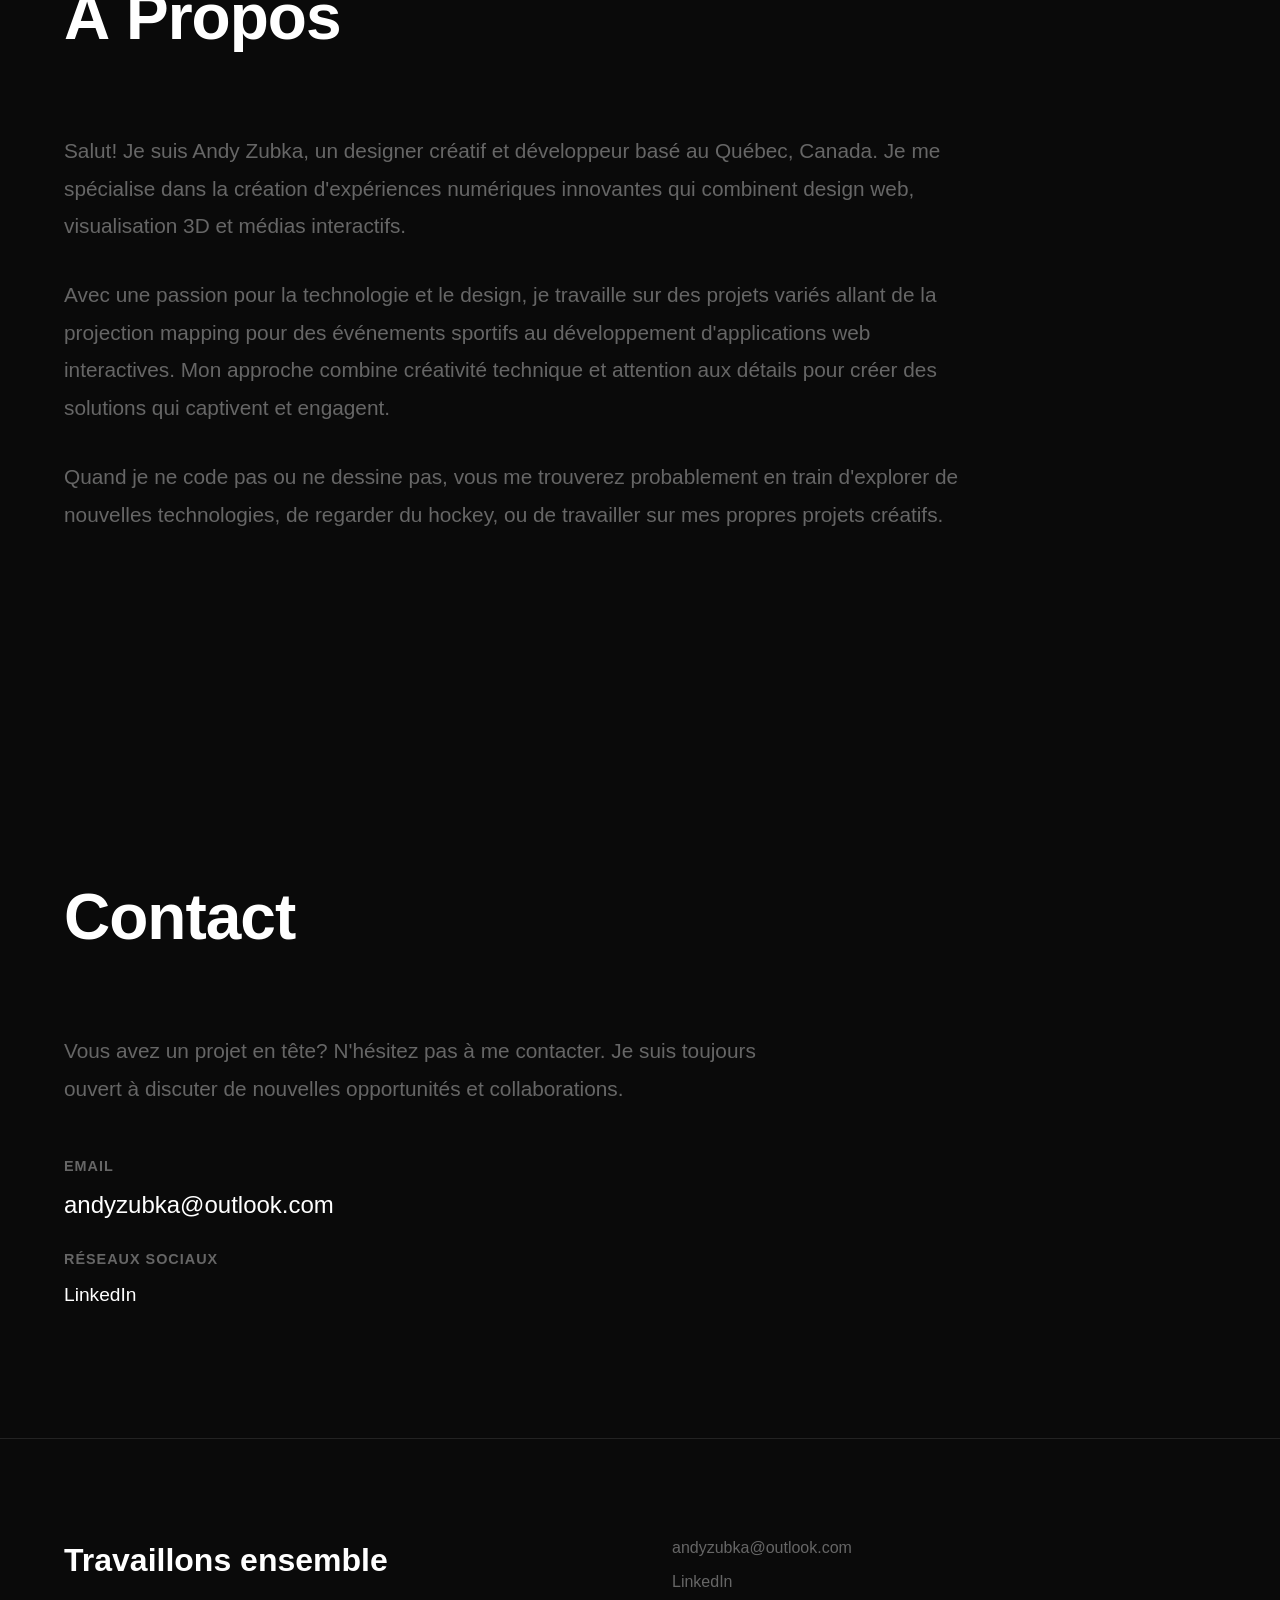
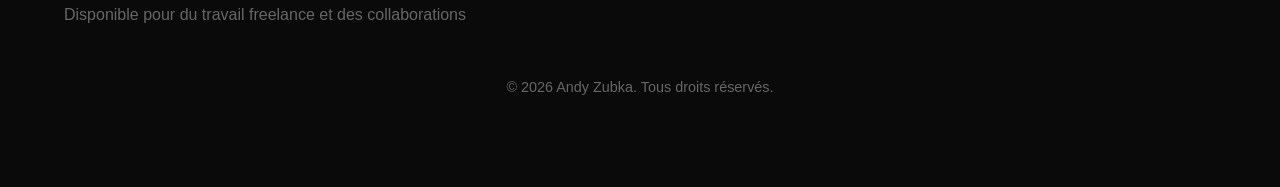
==== commit 116d0e95: "Restore hero heading and subtitle text overlay https://claude.ai/code/session_0112xKkDAiW6HDAiCTZ6xF" ====
--- a/index.html
+++ b/index.html
@@ -156,9 +156,13 @@
   <div id="home-page">
     <!-- Hero Section -->
     <section class="hero">
-      <div class="hero-bg" data-us-project="tSePqSvhaM0ssJsZLEG0" data-us-scale="cover" data-us-lazyload="true"></div>
+      <video class="hero-bg" autoplay muted loop playsinline preload="auto">
+        <source src="/videos/portfolio.mp4" type="video/mp4">
+      </video>
       <div class="hero-bottom-fade"></div>
       <div class="hero-content">
+        <h1>Designer Créatif<br>& Développeur</h1>
+        <p>Création d'expériences numériques à travers le design web et les médias interactifs au Québec, Canada.</p>
       </div>
     </section>
 
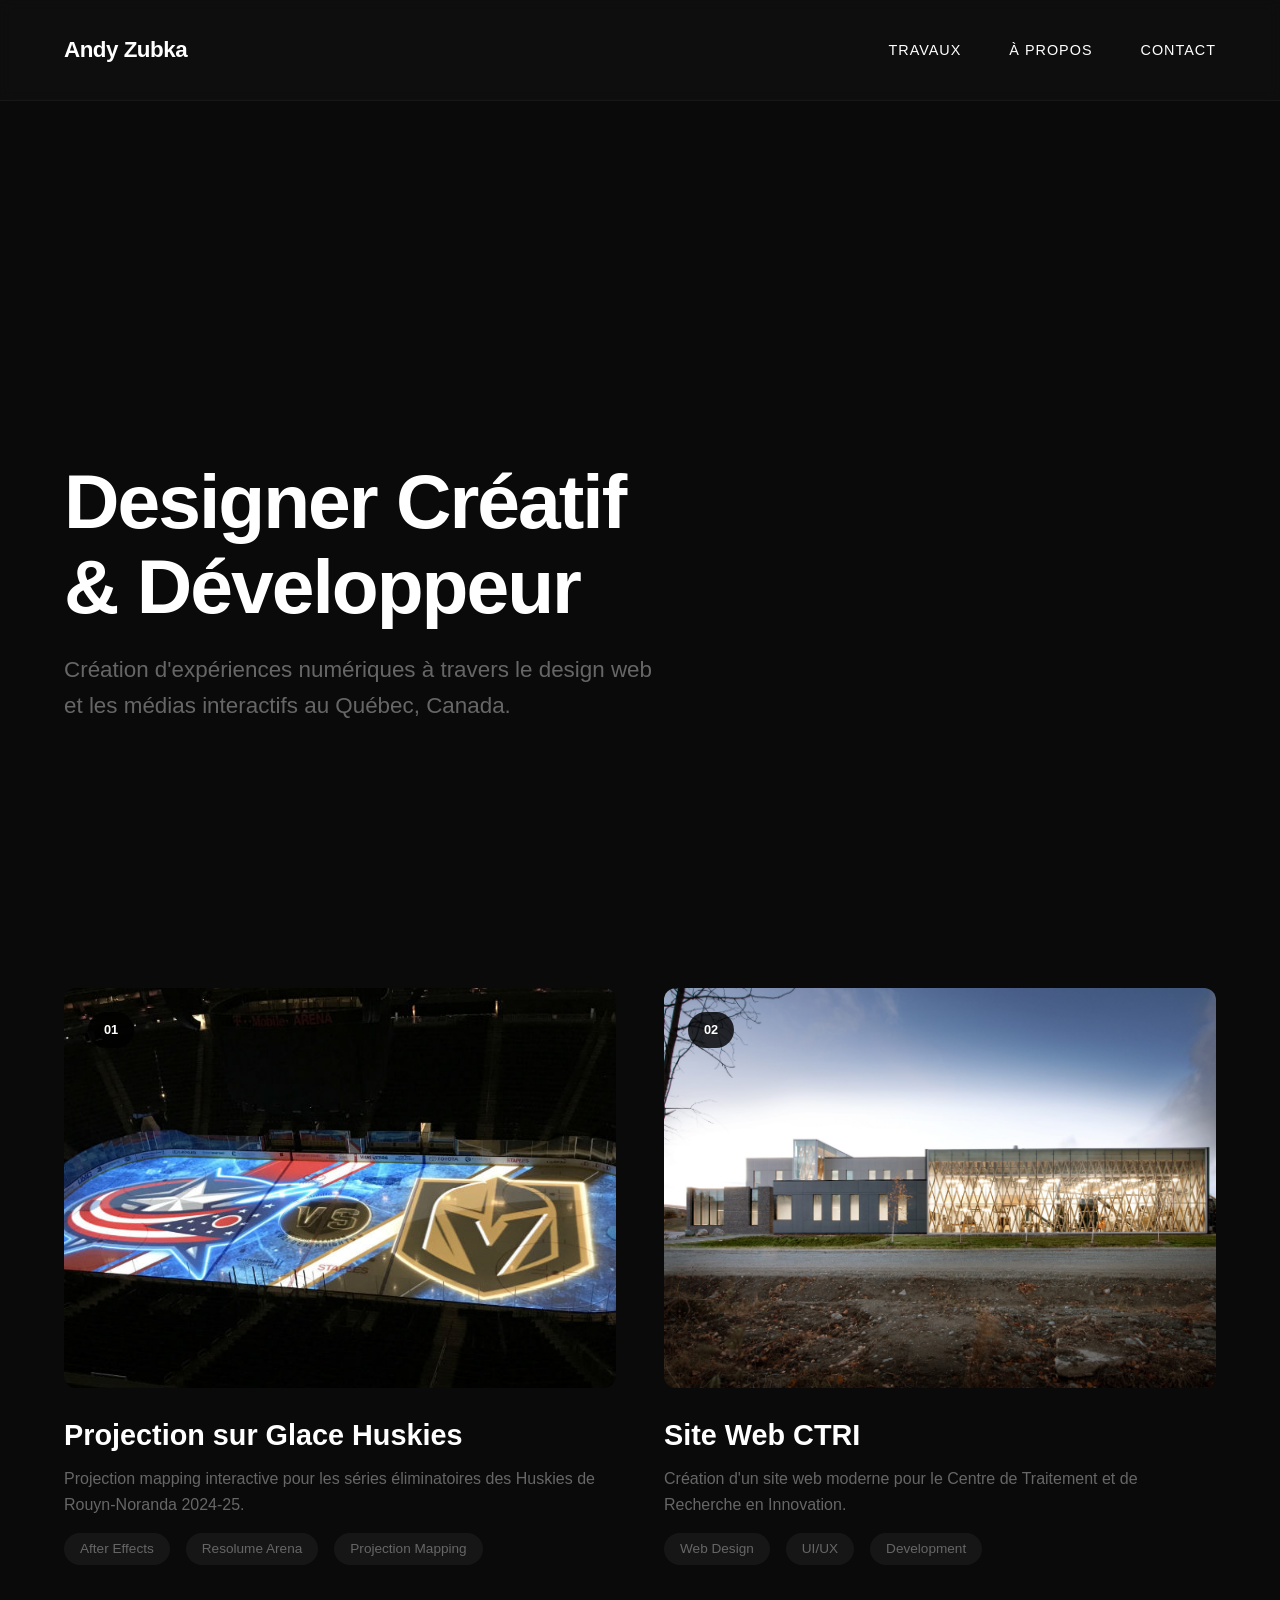
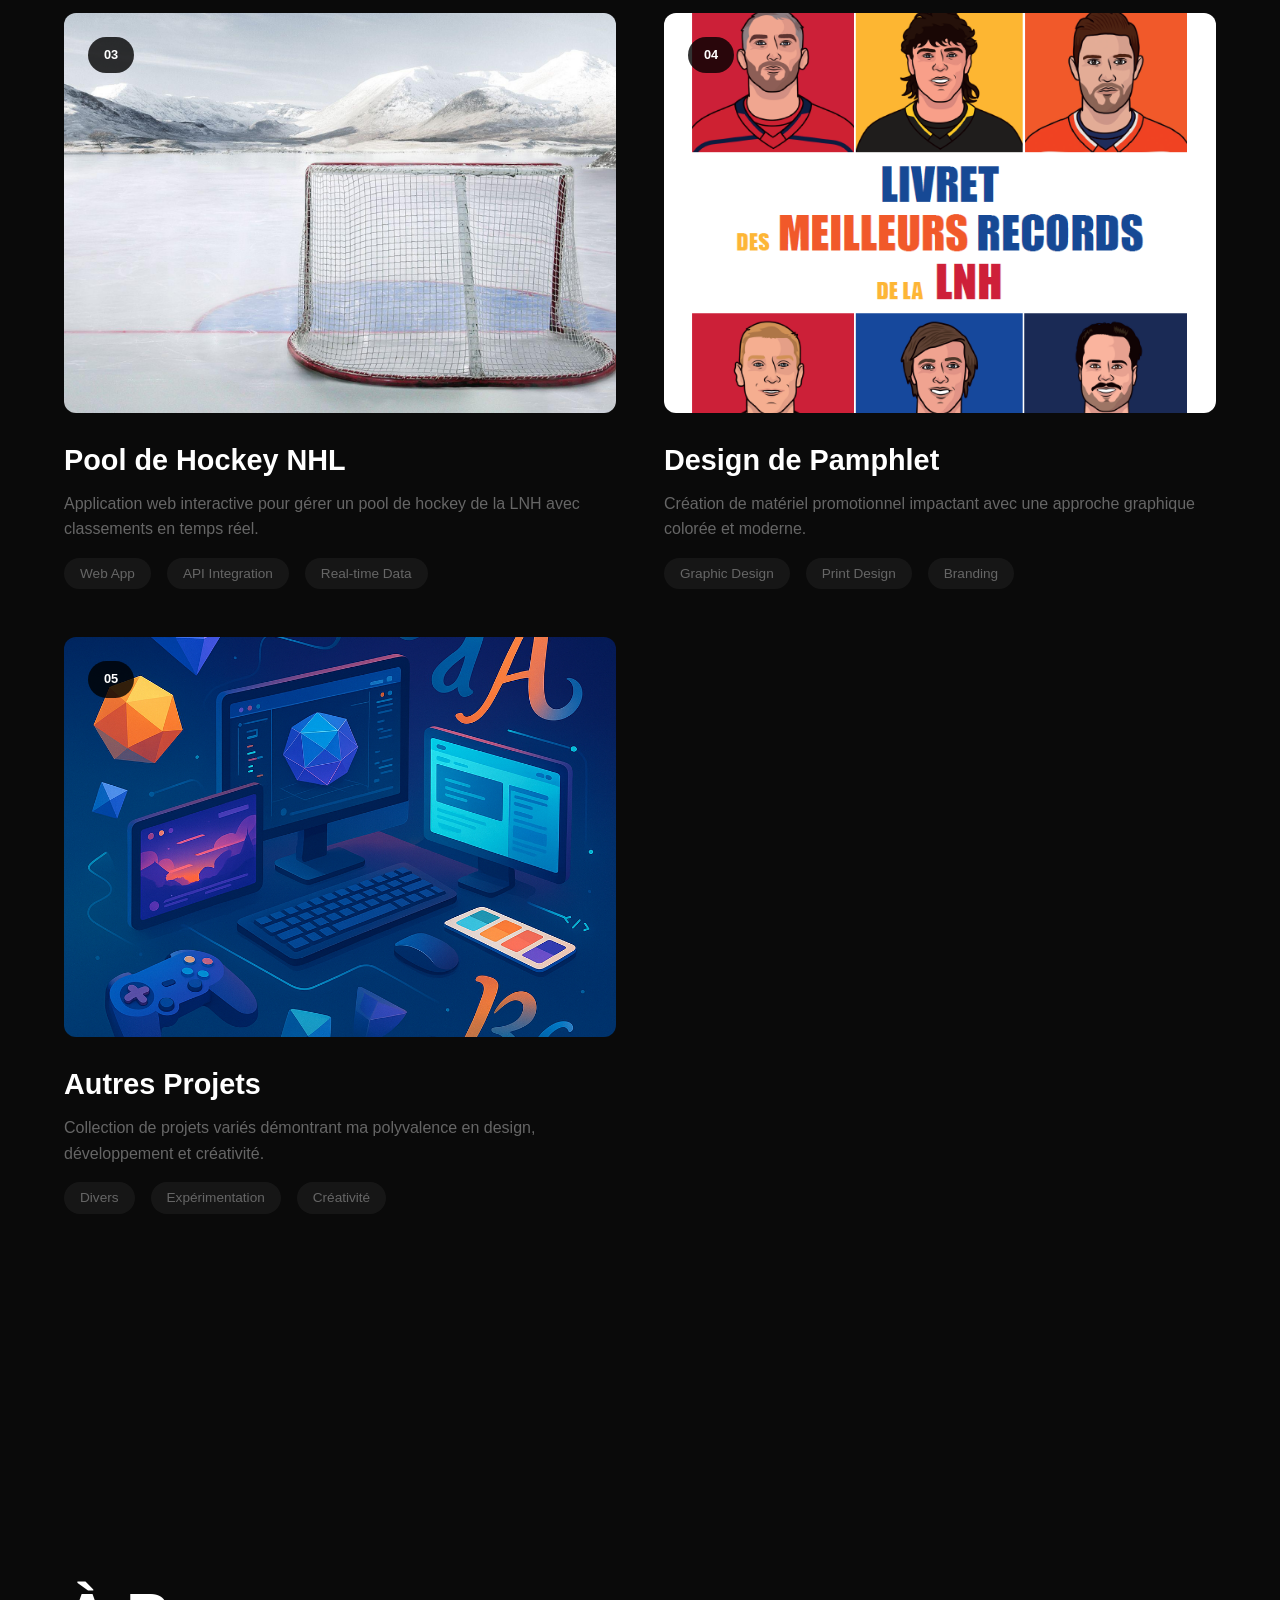
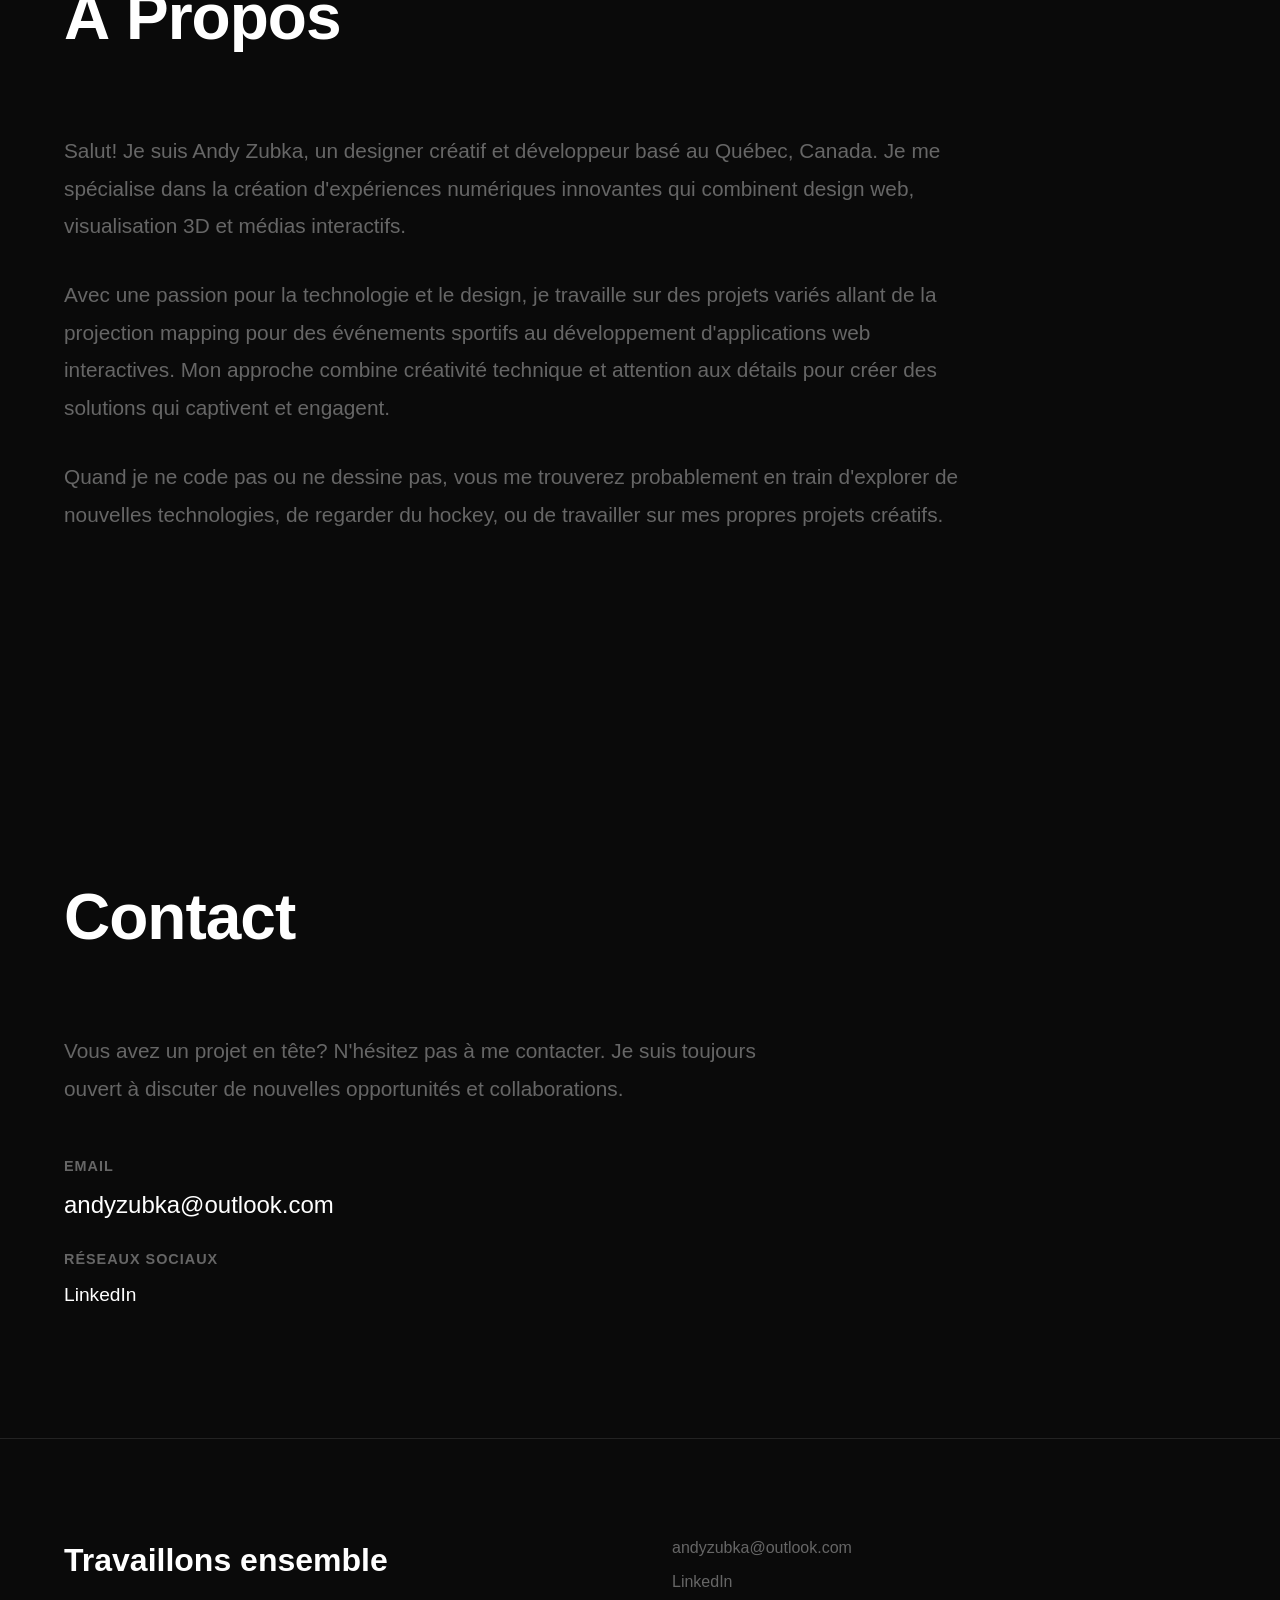
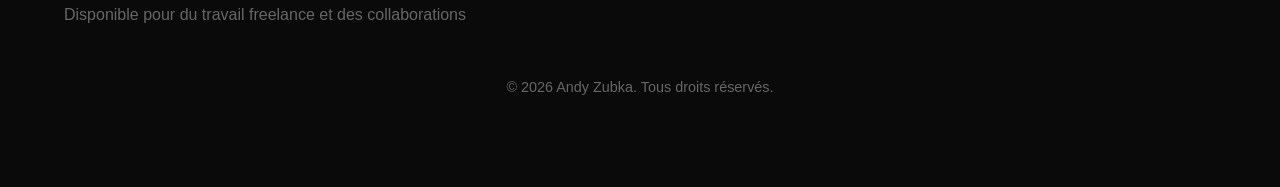
==== commit ea1b66f1: "Position hero text at bottom-left and use clean sans-serif for logo https://claude.ai/code/session_0" ====
--- a/index.html
+++ b/index.html
@@ -118,10 +118,10 @@
     }
     
     .logo {
-    font-size: 2.4rem;
-    font-weight: 700;
-    letter-spacing: -1px;
-    font-family: 'Sacramento', 'Brush Script MT', cursive;
+    font-size: 1.4rem;
+    font-weight: 600;
+    letter-spacing: -0.5px;
+    font-family: -apple-system, BlinkMacSystemFont, 'Segoe UI', sans-serif;
     font-style: normal;
     cursor: pointer;
   }
--- a/modern_portfolio.css
+++ b/modern_portfolio.css
@@ -74,9 +74,9 @@
       height: 100vh;
       display: flex;
       flex-direction: column;
-      justify-content: center;
-      align-items: center;
-      padding: 0 4rem;
+      justify-content: flex-end;
+      align-items: flex-start;
+      padding: 0 4rem 6rem;
       margin-top: -40px;
       overflow: hidden;
     }
@@ -105,9 +105,8 @@
     .hero-content {
       position: relative;
       z-index: 2;
-      text-align: center;
+      text-align: left;
       max-width: 900px;
-      margin: 0 auto;
     }
 
     .hero h1 {
@@ -122,7 +121,7 @@
       font-size: clamp(0.95rem, 1.8vw, 1.4rem);
       color: var(--gray);
       max-width: 600px;
-      margin: 0 auto 2.5rem;
+      margin: 0 0 2.5rem;
       line-height: 1.6;
     }
 
@@ -571,7 +570,7 @@
       }
 
       .hero {
-        padding: 0 1.25rem;
+        padding: 0 1.25rem 4rem;
       }
 
       .hero h1 {
@@ -646,11 +645,11 @@
 }
 
 .logo {
-  font-size: 2.4rem;
-  font-weight: 700;
-  letter-spacing: -1px;
-  font-family: 'Brush Script MT', 'Lucida Handwriting', cursive;
-  font-style: italic;
+  font-size: 1.4rem;
+  font-weight: 600;
+  letter-spacing: -0.5px;
+  font-family: -apple-system, BlinkMacSystemFont, 'Segoe UI', sans-serif;
+  font-style: normal;
   cursor: pointer;
 }
 
